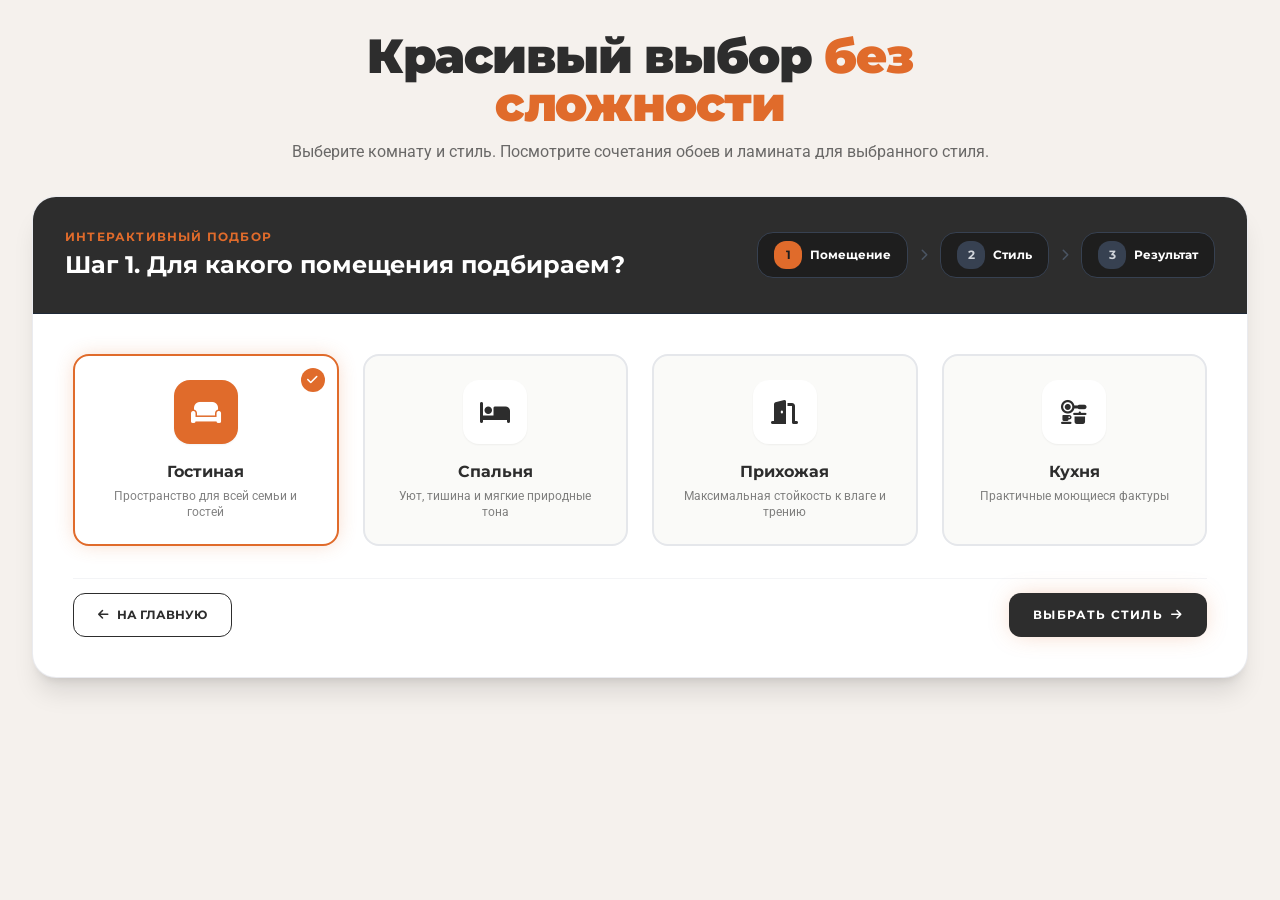
==== constructor.html @ eeb110a1 "Add interior constructor page" ====
<!DOCTYPE html>
<html lang="ru" class="scroll-smooth">
<head>
    <meta charset="UTF-8">
    <meta name="viewport" content="width=device-width, initial-scale=1.0">
    <title>Интерьерный конструктор — ХАУЗ.БЕЛ</title>
    <link rel="stylesheet" href="styles.css">
</head>
<body class="interior-page min-h-screen flex flex-col">

    <!-- MAIN CONSTRUCTOR SECTION ONLY (БЕЗ ХЕДЕРА И ФУТЕРА) -->
    <main class="py-8 flex-grow max-w-7xl mx-auto w-full px-4 sm:px-6 lg:px-8">
        
        <div class="wizard-intro text-center max-w-3xl mx-auto mb-8">

            <h1 class="text-3xl sm:text-5xl font-black text-charcoal tracking-tight leading-tight">
                Красивый выбор <span class="text-house-orange">без сложности</span>
            </h1>
            <p class="text-charcoal/70 text-sm sm:text-base mt-3 font-roboto">
                Выберите комнату и стиль. Посмотрите сочетания обоев и ламината для выбранного стиля.
            </p>
        </div>

        <div class="bg-white rounded-3xl shadow-xl border border-gray-200/80 overflow-hidden">
            
            <div class="wizard-header bg-charcoal text-white p-6 sm:p-8 border-b border-gray-800">
                <div class="flex flex-col md:flex-row md:items-center justify-between gap-6">
                    <div>
                        <span class="text-xs font-montserrat font-bold text-house-orange uppercase tracking-widest block mb-1">Интерактивный подбор</span>
                        <h2 class="text-xl sm:text-2xl font-bold font-montserrat" id="stepMainTitle">Шаг 1. Для какого помещения подбираем?</h2>
                    </div>

                    <div class="flex items-center gap-3">
                        <div class="flex items-center gap-2 bg-charcoal-dark px-4 py-2 rounded-2xl border border-gray-700">
                            <span id="stepNum1" class="w-7 h-7 rounded-xl bg-house-orange text-white font-montserrat font-bold text-xs flex items-center justify-center">1</span>
                            <span class="text-xs font-montserrat font-bold hidden sm:inline">Помещение</span>
                        </div>
                        <i class="fa-solid fa-chevron-right text-gray-600 text-xs"></i>
                        <div class="flex items-center gap-2 bg-charcoal-dark px-4 py-2 rounded-2xl border border-gray-700">
                            <span id="stepNum2" class="w-7 h-7 rounded-xl bg-gray-700 text-gray-300 font-montserrat font-bold text-xs flex items-center justify-center">2</span>
                            <span class="text-xs font-montserrat font-bold hidden sm:inline">Стиль</span>
                        </div>
                        <i class="fa-solid fa-chevron-right text-gray-600 text-xs"></i>
                        <div class="flex items-center gap-2 bg-charcoal-dark px-4 py-2 rounded-2xl border border-gray-700">
                            <span id="stepNum3" class="w-7 h-7 rounded-xl bg-gray-700 text-gray-300 font-montserrat font-bold text-xs flex items-center justify-center">3</span>
                            <span class="text-xs font-montserrat font-bold hidden sm:inline">Результат</span>
                        </div>
                    </div>
                </div>
            </div>

            <div class="wizard-content p-6 sm:p-10">
                
                <!-- STEP 1 -->
                <div id="step1" class="tab-content space-y-8">
                    <div class="grid grid-cols-2 lg:grid-cols-4 gap-4 sm:gap-6">
                        
                        <label class="option-card cursor-pointer">
                            <input type="radio" name="room" value="living" class="sr-only" checked onchange="selectRoom('living', 'Гостиная')">
                            <div class="bg-warm-card p-6 rounded-2xl border-2 border-gray-200 hover:border-gray-400 transition-all text-center relative group h-full flex flex-col justify-between items-center">
                                <div class="check-badge absolute top-3 right-3 w-6 h-6 rounded-full bg-house-orange text-white text-xs flex items-center justify-center opacity-0 scale-75 transition-all">
                                    <i class="fa-solid fa-check"></i>
                                </div>
                                <div class="icon-box w-16 h-16 rounded-2xl bg-white shadow-sm text-charcoal text-2xl flex items-center justify-center mb-4 transition-all">
                                    <i class="fa-solid fa-couch"></i>
                                </div>
                                <div>
                                    <h3 class="font-montserrat font-bold text-base text-charcoal mb-1">Гостиная</h3>
                                    <p class="text-xs text-charcoal/60 font-roboto">Пространство для всей семьи и гостей</p>
                                </div>
                            </div>
                        </label>

                        <label class="option-card cursor-pointer">
                            <input type="radio" name="room" value="bedroom" class="sr-only" onchange="selectRoom('bedroom', 'Спальня')">
                            <div class="bg-warm-card p-6 rounded-2xl border-2 border-gray-200 hover:border-gray-400 transition-all text-center relative group h-full flex flex-col justify-between items-center">
                                <div class="check-badge absolute top-3 right-3 w-6 h-6 rounded-full bg-house-orange text-white text-xs flex items-center justify-center opacity-0 scale-75 transition-all">
                                    <i class="fa-solid fa-check"></i>
                                </div>
                                <div class="icon-box w-16 h-16 rounded-2xl bg-white shadow-sm text-charcoal text-2xl flex items-center justify-center mb-4 transition-all">
                                    <i class="fa-solid fa-bed"></i>
                                </div>
                                <div>
                                    <h3 class="font-montserrat font-bold text-base text-charcoal mb-1">Спальня</h3>
                                    <p class="text-xs text-charcoal/60 font-roboto">Уют, тишина и мягкие природные тона</p>
                                </div>
                            </div>
                        </label>

                        <label class="option-card cursor-pointer">
                            <input type="radio" name="room" value="hallway" class="sr-only" onchange="selectRoom('hallway', 'Прихожая')">
                            <div class="bg-warm-card p-6 rounded-2xl border-2 border-gray-200 hover:border-gray-400 transition-all text-center relative group h-full flex flex-col justify-between items-center">
                                <div class="check-badge absolute top-3 right-3 w-6 h-6 rounded-full bg-house-orange text-white text-xs flex items-center justify-center opacity-0 scale-75 transition-all">
                                    <i class="fa-solid fa-check"></i>
                                </div>
                                <div class="icon-box w-16 h-16 rounded-2xl bg-white shadow-sm text-charcoal text-2xl flex items-center justify-center mb-4 transition-all">
                                    <i class="fa-solid fa-door-open"></i>
                                </div>
                                <div>
                                    <h3 class="font-montserrat font-bold text-base text-charcoal mb-1">Прихожая</h3>
                                    <p class="text-xs text-charcoal/60 font-roboto">Максимальная стойкость к влаге и трению</p>
                                </div>
                            </div>
                        </label>

                        <label class="option-card cursor-pointer">
                            <input type="radio" name="room" value="kitchen" class="sr-only" onchange="selectRoom('kitchen', 'Кухня')">
                            <div class="bg-warm-card p-6 rounded-2xl border-2 border-gray-200 hover:border-gray-400 transition-all text-center relative group h-full flex flex-col justify-between items-center">
                                <div class="check-badge absolute top-3 right-3 w-6 h-6 rounded-full bg-house-orange text-white text-xs flex items-center justify-center opacity-0 scale-75 transition-all">
                                    <i class="fa-solid fa-check"></i>
                                </div>
                                <div class="icon-box w-16 h-16 rounded-2xl bg-white shadow-sm text-charcoal text-2xl flex items-center justify-center mb-4 transition-all">
                                    <i class="fa-solid fa-kitchen-set"></i>
                                </div>
                                <div>
                                    <h3 class="font-montserrat font-bold text-base text-charcoal mb-1">Кухня</h3>
                                    <p class="text-xs text-charcoal/60 font-roboto">Практичные моющиеся фактуры</p>
                                </div>
                            </div>
                        </label>

                    </div>

                    <div class="wizard-actions border-t border-gray-100">
                        <a href="index.html" class="wizard-back border border-charcoal text-charcoal font-montserrat font-bold text-xs uppercase rounded-xl">
                            <i class="fa-solid fa-arrow-left" aria-hidden="true"></i> На главную
                        </a>
                        <button onclick="goToStep(2)" class="wizard-primary font-montserrat font-bold text-xs uppercase tracking-widest px-8 py-4 rounded-xl shadow-glow-orange transition-all flex items-center gap-3">
                            Выбрать стиль <i class="fa-solid fa-arrow-right"></i>
                        </button>
                    </div>
                </div>

                <!-- STEP 2 -->
                <div id="step2" class="tab-content hidden">
                    <div class="grid grid-cols-1 sm:grid-cols-2 lg:grid-cols-4 gap-4 sm:gap-6">
                        
                        <label class="option-card cursor-pointer">
                            <input type="radio" name="style" value="minimal" class="sr-only" checked onchange="selectStyle('minimal', 'Светлый минимализм')">
                            <div class="bg-warm-card p-6 rounded-2xl border-2 border-gray-200 hover:border-gray-400 transition-all relative group h-full flex flex-col justify-between">
                                <div class="check-badge absolute top-3 right-3 w-6 h-6 rounded-full bg-house-orange text-white text-xs flex items-center justify-center opacity-0 scale-75 transition-all z-10">
                                    <i class="fa-solid fa-check"></i>
                                </div>
                                <div class="style-preview w-full rounded-xl overflow-hidden">
                                    <img src="https://images.unsplash.com/photo-1598928506311-c55ded91a20c?auto=format&fit=crop&w=500&q=80" alt="" onerror="this.hidden = true" class="w-full h-full object-cover group-hover:scale-105 transition-transform duration-500">
                                </div>
                                <div>
                                    <h3 class="font-montserrat font-bold text-base text-charcoal mb-1">Светлый минимализм</h3>
                                    <p class="text-xs text-charcoal/60 font-roboto">Много света, бежево-серые оттенки, выбеленный дуб</p>
                                </div>
                            </div>
                        </label>

                        <label class="option-card cursor-pointer">
                            <input type="radio" name="style" value="cozy" class="sr-only" onchange="selectStyle('cozy', 'Теплый уют')">
                            <div class="bg-warm-card p-6 rounded-2xl border-2 border-gray-200 hover:border-gray-400 transition-all relative group h-full flex flex-col justify-between">
                                <div class="check-badge absolute top-3 right-3 w-6 h-6 rounded-full bg-house-orange text-white text-xs flex items-center justify-center opacity-0 scale-75 transition-all z-10">
                                    <i class="fa-solid fa-check"></i>
                                </div>
                                <div class="style-preview w-full rounded-xl overflow-hidden">
                                    <img src="https://images.unsplash.com/photo-1616486338812-3dadae4b4ace?auto=format&fit=crop&w=500&q=80" alt="" onerror="this.hidden = true" class="w-full h-full object-cover group-hover:scale-105 transition-transform duration-500">
                                </div>
                                <div>
                                    <h3 class="font-montserrat font-bold text-base text-charcoal mb-1">Теплый уют</h3>
                                    <p class="text-xs text-charcoal/60 font-roboto">Натуральное дерево, текстильные фактуры обоев</p>
                                </div>
                            </div>
                        </label>

                        <label class="option-card cursor-pointer">
                            <input type="radio" name="style" value="loft" class="sr-only" onchange="selectStyle('loft', 'Современный графит')">
                            <div class="bg-warm-card p-6 rounded-2xl border-2 border-gray-200 hover:border-gray-400 transition-all relative group h-full flex flex-col justify-between">
                                <div class="check-badge absolute top-3 right-3 w-6 h-6 rounded-full bg-house-orange text-white text-xs flex items-center justify-center opacity-0 scale-75 transition-all z-10">
                                    <i class="fa-solid fa-check"></i>
                                </div>
                                <div class="style-preview w-full rounded-xl overflow-hidden">
                                    <img src="https://images.unsplash.com/photo-1618221195710-dd6b41faaea6?auto=format&fit=crop&w=1000&q=80" alt="" onerror="this.hidden = true" class="w-full h-full object-cover group-hover:scale-105 transition-transform duration-500">
                                </div>
                                <div>
                                    <h3 class="font-montserrat font-bold text-base text-charcoal mb-1">Современный графит</h3>
                                    <p class="text-xs text-charcoal/60 font-roboto">Глубокие темно-серые акценты и выраженная текстура</p>
                                </div>
                            </div>
                        </label>

                        <label class="option-card cursor-pointer">
                            <input type="radio" name="style" value="eco" class="sr-only" onchange="selectStyle('eco', 'Эко-стиль')">
                            <div class="bg-warm-card p-6 rounded-2xl border-2 border-gray-200 hover:border-gray-400 transition-all relative group h-full flex flex-col justify-between">
                                <div class="check-badge absolute top-3 right-3 w-6 h-6 rounded-full bg-house-orange text-white text-xs flex items-center justify-center opacity-0 scale-75 transition-all z-10">
                                    <i class="fa-solid fa-check"></i>
                                </div>
                                <div class="style-preview w-full rounded-xl overflow-hidden">
                                    <img src="https://images.unsplash.com/photo-1513694203232-719a280e022f?auto=format&fit=crop&w=500&q=80" alt="" onerror="this.hidden = true" class="w-full h-full object-cover group-hover:scale-105 transition-transform duration-500">
                                </div>
                                <div>
                                    <h3 class="font-montserrat font-bold text-base text-charcoal mb-1">Эко-стиль</h3>
                                    <p class="text-xs text-charcoal/60 font-roboto">Природные растительные орнаменты и дубовая доска</p>
                                </div>
                            </div>
                        </label>

                    </div>

                    <div class="wizard-actions border-t border-gray-100">
                        <button onclick="goToStep(1)" class="wizard-back border border-charcoal text-charcoal font-montserrat font-bold text-xs uppercase rounded-xl">
                            <i class="fa-solid fa-arrow-left mr-2"></i> Назад
                        </button>
                        <button onclick="generateMatch()" class="wizard-primary font-montserrat font-bold text-xs uppercase tracking-widest px-8 py-4 rounded-xl shadow-glow-orange transition-all flex items-center gap-3">
                            Показать результат <i class="fa-solid fa-wand-magic-sparkles"></i>
                        </button>
                    </div>
                </div>

                <!-- STEP 3 -->
                <div id="step3" data-result-style="minimal" class="tab-content hidden space-y-8">
                    
                    <div class="bg-warm-card p-4 rounded-2xl border border-gray-200 flex flex-wrap items-center justify-between gap-4">
                        <div class="flex items-center gap-4 text-xs font-montserrat font-bold text-charcoal uppercase">
                            <span><i class="fa-solid fa-house text-house-orange mr-1.5"></i> <span id="resRoomText">Гостиная</span></span>
                            <span class="text-gray-300">•</span>
                            <span><i class="fa-solid fa-palette text-house-orange mr-1.5"></i> <span id="resStyleText">Светлый минимализм</span></span>
                        </div>
                        <button onclick="goToStep(1)" class="text-xs font-montserrat font-bold text-house-orange hover:underline uppercase">
                            Изменить параметры
                        </button>
                    </div>

                    <p class="text-sm">Иллюстрации оттенков и фактур. Наличие образцов уточняйте в магазине.</p>
                    <div class="grid lg:grid-cols-12 gap-8 items-stretch">
                        
                        <div class="lg:col-span-5 bg-white rounded-3xl p-6 border-2 border-gray-200 hover:border-house-orange transition-all shadow-soft flex flex-col justify-between">
                            <div>
                                <div class="flex justify-between items-center mb-3">
                                    <span class="bg-charcoal text-white text-[10px] font-montserrat font-bold uppercase px-3 py-1 rounded-full">
                                        Стены • Обои
                                    </span>
                                </div>

                                <figure class="result-sample result-sample-wall">
                                    <div class="result-texture" aria-hidden="true"></div>
                                    <figcaption>Пример фактуры</figcaption>
                                </figure>

                                <h3 class="font-montserrat font-bold text-xl text-charcoal mb-2" id="wpName">Светлые обои с льняной фактурой</h3>
                            </div>

                            
                        </div>

                        <div class="lg:col-span-2 flex flex-col items-center justify-center py-4">
                            <div class="w-14 h-14 rounded-full bg-house-orange text-white text-2xl font-black flex items-center justify-center shadow-glow-orange">
                                +
                            </div>
                            <span class="font-montserrat font-bold text-xs uppercase tracking-wider text-charcoal mt-3 text-center">
                                Сочетание материалов
                            </span>
                        </div>

                        <div class="lg:col-span-5 bg-white rounded-3xl p-6 border-2 border-gray-200 hover:border-house-orange transition-all shadow-soft flex flex-col justify-between">
                            <div>
                                <div class="flex justify-between items-center mb-3">
                                    <span class="bg-charcoal text-white text-[10px] font-montserrat font-bold uppercase px-3 py-1 rounded-full">
                                        Пол • Ламинат
                                    </span>
                                </div>

                                <figure class="result-sample result-sample-floor">
                                    <div class="result-texture" aria-hidden="true"></div>
                                    <figcaption>Пример фактуры</figcaption>
                                </figure>

                                <h3 class="font-montserrat font-bold text-xl text-charcoal mb-2" id="lamName">Выбеленный дуб</h3>
                            </div>

                            
                        </div>

                    </div>

                    <div class="bg-charcoal text-white p-6 sm:p-8 rounded-3xl relative overflow-hidden border border-gray-800">
                        <div class="flex items-start gap-4 relative z-10">
                            <div class="w-12 h-12 rounded-2xl bg-house-orange text-white text-xl flex items-center justify-center shrink-0 shadow-glow-orange">
                                <i class="fa-solid fa-lightbulb"></i>
                            </div>
                            <div>
                                <h4 class="font-montserrat font-bold text-base mb-1 text-white">Почему материалы сочетаются?</h4>
                                <p class="text-xs sm:text-sm text-gray-300 font-roboto leading-relaxed" id="designerNote">
                                    Светлые обои визуально расширяют комнату, а ламинат с древесной текстурой создает устойчивый тепловой акцент. Освещение подчеркнет объем тиснения обоев.
                                </p>
                            </div>
                        </div>
                    </div>

                    <div class="result-actions">
                        <a href="tel:+375293979772" class="contact-link">Уточнить наличие образцов</a>
                        <button onclick="goToStep(2)" class="border border-charcoal text-charcoal hover:bg-charcoal hover:text-white font-montserrat font-bold text-xs uppercase px-6 py-3 rounded-xl transition-all">
                            <i class="fa-solid fa-arrow-left mr-2"></i> Попробовать другой стиль
                        </button>
                    </div>

                </div>

            </div>
        </div>
    </main>

        <!-- SCRIPT -->
    <script>
        let selectedState = { roomKey: 'living', roomName: 'Гостиная', styleKey: 'minimal', styleName: 'Светлый минимализм' };

        function selectRoom(key, name) { selectedState.roomKey = key; selectedState.roomName = name; }
        function selectStyle(key, name) { selectedState.styleKey = key; selectedState.styleName = name; }

        function goToStep(step) {
            document.querySelectorAll('.tab-content').forEach(el => el.classList.add('hidden'));
            document.getElementById(`step${step}`).classList.remove('hidden');

            const titles = { 1: 'Шаг 1. Для какого помещения подбираем?', 2: 'Шаг 2. Какой стиль интерьера вам ближе?', 3: 'Шаг 3. Ваша готовая интерьерная пара' };
            document.getElementById('stepMainTitle').innerText = titles[step];

            for (let i = 1; i <= 3; i++) {
                const numEl = document.getElementById(`stepNum${i}`);
                if (i === step) numEl.className = 'w-7 h-7 rounded-xl bg-house-orange text-white font-montserrat font-bold text-xs flex items-center justify-center';
                else if (i < step) numEl.className = 'w-7 h-7 rounded-xl bg-green-600 text-white font-montserrat font-bold text-xs flex items-center justify-center';
                else numEl.className = 'w-7 h-7 rounded-xl bg-gray-700 text-gray-300 font-montserrat font-bold text-xs flex items-center justify-center';
            }
        }

        const palettes = {
            minimal: ['Светлые обои с льняной фактурой', 'Выбеленный дуб', 'Выбеленный дуб отражает дневной свет, а льняная фактура добавляет стенам тепла.'],
            cozy: ['Тёплые бежевые обои', 'Медовый дуб', 'Тёплые полутона стен и пола хорошо смотрятся при мягком освещении.'],
            loft: ['Светло-серые обои', 'Тёмный орех', 'Тёмный пол подчёркивает светлые стены. Повторите цвет пола в деталях интерьера.'],
            eco: ['Обои с льняной фактурой', 'Натуральный дуб', 'Матовые стены и выраженный рисунок дерева дополняют друг друга.']
        };

        const roomNotes = {
            living: 'Сравните образцы у окна и при вечернем освещении.',
            bedroom: 'Проверьте оттенки при освещении, которым пользуетесь вечером.',
            hallway: 'Для прихожей проверьте устойчивость покрытия к истиранию и мокрой обуви.',
            kitchen: 'Уточните влагостойкость ламината и пригодность обоев для влажной уборки.'
        };

        function generateMatch() {
            const [wallpaper, laminate, advice] = palettes[selectedState.styleKey];
            document.getElementById('step3').dataset.resultStyle = selectedState.styleKey;
            document.getElementById('resRoomText').innerText = selectedState.roomName;
            document.getElementById('resStyleText').innerText = selectedState.styleName;
            document.getElementById('wpName').innerText = wallpaper;
            document.getElementById('lamName').innerText = laminate;
            document.getElementById('designerNote').innerText = advice + ' ' + roomNotes[selectedState.roomKey];

            goToStep(3);
        }

    </script>
</body>
</html>
---- styles.css ----
@import url("https://fonts.googleapis.com/css2?family=Montserrat:wght@400;500;600;700;800;900&family=Roboto:wght@300;400;500;700&display=swap");
@import url("https://cdnjs.cloudflare.com/ajax/libs/font-awesome/6.4.0/css/all.min.css");
@import url("https://fonts.googleapis.com/css2?family=Inter:wght@400;500;600;700;800&display=swap");

:root {
    --brand-orange: #E06B2B;
    --brand-ink: #1E1E1E;
    --brand-paper: #F5F1ED;
}

:root:not(.exterior-page) {
    --shadow-soft: 0 10px 30px -10px rgba(0, 0, 0, 0.05);
    --shadow-glow-orange: 0 10px 30px -5px rgba(224, 107, 43, 0.4);
}

:where(html:not(.exterior-page)) .interior-page {
    --shadow-soft: 0 10px 30px -10px rgba(0, 0, 0, 0.07);
    --shadow-glow-orange: 0 0 25px -5px rgba(224, 107, 43, 0.35);
}

:where(html:not(.exterior-page)) *, :where(html:not(.exterior-page)) ::before, :where(html:not(.exterior-page)) ::after {
  --tw-border-spacing-x: 0;
  --tw-border-spacing-y: 0;
  --tw-translate-x: 0;
  --tw-translate-y: 0;
  --tw-rotate: 0;
  --tw-skew-x: 0;
  --tw-skew-y: 0;
  --tw-scale-x: 1;
  --tw-scale-y: 1;
  --tw-pan-x:  ;
  --tw-pan-y:  ;
  --tw-pinch-zoom:  ;
  --tw-scroll-snap-strictness: proximity;
  --tw-gradient-from-position:  ;
  --tw-gradient-via-position:  ;
  --tw-gradient-to-position:  ;
  --tw-ordinal:  ;
  --tw-slashed-zero:  ;
  --tw-numeric-figure:  ;
  --tw-numeric-spacing:  ;
  --tw-numeric-fraction:  ;
  --tw-ring-inset:  ;
  --tw-ring-offset-width: 0px;
  --tw-ring-offset-color: #fff;
  --tw-ring-color: rgb(59 130 246 / 0.5);
  --tw-ring-offset-shadow: 0 0 #0000;
  --tw-ring-shadow: 0 0 #0000;
  --tw-shadow: 0 0 #0000;
  --tw-shadow-colored: 0 0 #0000;
  --tw-blur:  ;
  --tw-brightness:  ;
  --tw-contrast:  ;
  --tw-grayscale:  ;
  --tw-hue-rotate:  ;
  --tw-invert:  ;
  --tw-saturate:  ;
  --tw-sepia:  ;
  --tw-drop-shadow:  ;
  --tw-backdrop-blur:  ;
  --tw-backdrop-brightness:  ;
  --tw-backdrop-contrast:  ;
  --tw-backdrop-grayscale:  ;
  --tw-backdrop-hue-rotate:  ;
  --tw-backdrop-invert:  ;
  --tw-backdrop-opacity:  ;
  --tw-backdrop-saturate:  ;
  --tw-backdrop-sepia:  ;
  --tw-contain-size:  ;
  --tw-contain-layout:  ;
  --tw-contain-paint:  ;
  --tw-contain-style:  ;
}

:where(html:not(.exterior-page)) ::backdrop {
  --tw-border-spacing-x: 0;
  --tw-border-spacing-y: 0;
  --tw-translate-x: 0;
  --tw-translate-y: 0;
  --tw-rotate: 0;
  --tw-skew-x: 0;
  --tw-skew-y: 0;
  --tw-scale-x: 1;
  --tw-scale-y: 1;
  --tw-pan-x:  ;
  --tw-pan-y:  ;
  --tw-pinch-zoom:  ;
  --tw-scroll-snap-strictness: proximity;
  --tw-gradient-from-position:  ;
  --tw-gradient-via-position:  ;
  --tw-gradient-to-position:  ;
  --tw-ordinal:  ;
  --tw-slashed-zero:  ;
  --tw-numeric-figure:  ;
  --tw-numeric-spacing:  ;
  --tw-numeric-fraction:  ;
  --tw-ring-inset:  ;
  --tw-ring-offset-width: 0px;
  --tw-ring-offset-color: #fff;
  --tw-ring-color: rgb(59 130 246 / 0.5);
  --tw-ring-offset-shadow: 0 0 #0000;
  --tw-ring-shadow: 0 0 #0000;
  --tw-shadow: 0 0 #0000;
  --tw-shadow-colored: 0 0 #0000;
  --tw-blur:  ;
  --tw-brightness:  ;
  --tw-contrast:  ;
  --tw-grayscale:  ;
  --tw-hue-rotate:  ;
  --tw-invert:  ;
  --tw-saturate:  ;
  --tw-sepia:  ;
  --tw-drop-shadow:  ;
  --tw-backdrop-blur:  ;
  --tw-backdrop-brightness:  ;
  --tw-backdrop-contrast:  ;
  --tw-backdrop-grayscale:  ;
  --tw-backdrop-hue-rotate:  ;
  --tw-backdrop-invert:  ;
  --tw-backdrop-opacity:  ;
  --tw-backdrop-saturate:  ;
  --tw-backdrop-sepia:  ;
  --tw-contain-size:  ;
  --tw-contain-layout:  ;
  --tw-contain-paint:  ;
  --tw-contain-style:  ;
}/*
! tailwindcss v3.4.19 | MIT License | https://tailwindcss.com
*//*
1. Prevent padding and border from affecting element width. (https://github.com/mozdevs/cssremedy/issues/4)
2. Allow adding a border to an element by just adding a border-width. (https://github.com/tailwindcss/tailwindcss/pull/116)
*/

:where(html:not(.exterior-page)) *,
:where(html:not(.exterior-page)) ::before,
:where(html:not(.exterior-page)) ::after {
  box-sizing: border-box; /* 1 */
  border-width: 0; /* 2 */
  border-style: solid; /* 2 */
  border-color: #e5e7eb; /* 2 */
}

:where(html:not(.exterior-page)) ::before,
:where(html:not(.exterior-page)) ::after {
  --tw-content: '';
}

/*
1. Use a consistent sensible line-height in all browsers.
2. Prevent adjustments of font size after orientation changes in iOS.
3. Use a more readable tab size.
4. Use the user's configured `sans` font-family by default.
5. Use the user's configured `sans` font-feature-settings by default.
6. Use the user's configured `sans` font-variation-settings by default.
7. Disable tap highlights on iOS
*/

:where(html:not(.exterior-page)) {
  line-height: 1.5; /* 1 */
  -webkit-text-size-adjust: 100%; /* 2 */
  -moz-tab-size: 4; /* 3 */
  tab-size: 4; /* 3 */
  font-family: ui-sans-serif, system-ui, sans-serif, "Apple Color Emoji", "Segoe UI Emoji", "Segoe UI Symbol", "Noto Color Emoji"; /* 4 */
  font-feature-settings: normal; /* 5 */
  font-variation-settings: normal; /* 6 */
  -webkit-tap-highlight-color: transparent; /* 7 */
}

/*
1. Remove the margin in all browsers.
2. Inherit line-height from `html` so users can set them as a class directly on the `html` element.
*/

:where(html:not(.exterior-page)) body {
  margin: 0; /* 1 */
  line-height: inherit; /* 2 */
}

/*
1. Add the correct height in Firefox.
2. Correct the inheritance of border color in Firefox. (https://bugzilla.mozilla.org/show_bug.cgi?id=190655)
3. Ensure horizontal rules are visible by default.
*/

:where(html:not(.exterior-page)) hr {
  height: 0; /* 1 */
  color: inherit; /* 2 */
  border-top-width: 1px; /* 3 */
}

/*
Add the correct text decoration in Chrome, Edge, and Safari.
*/

:where(html:not(.exterior-page)) abbr:where([title]) {
  text-decoration: underline dotted;
}

/*
Remove the default font size and weight for headings.
*/

:where(html:not(.exterior-page)) h1,
:where(html:not(.exterior-page)) h2,
:where(html:not(.exterior-page)) h3,
:where(html:not(.exterior-page)) h4,
:where(html:not(.exterior-page)) h5,
:where(html:not(.exterior-page)) h6 {
  font-size: inherit;
  font-weight: inherit;
}

/*
Reset links to optimize for opt-in styling instead of opt-out.
*/

:where(html:not(.exterior-page)) a {
  color: inherit;
  text-decoration: inherit;
}

/*
Add the correct font weight in Edge and Safari.
*/

:where(html:not(.exterior-page)) b,
:where(html:not(.exterior-page)) strong {
  font-weight: bolder;
}

/*
1. Use the user's configured `mono` font-family by default.
2. Use the user's configured `mono` font-feature-settings by default.
3. Use the user's configured `mono` font-variation-settings by default.
4. Correct the odd `em` font sizing in all browsers.
*/

:where(html:not(.exterior-page)) code,
:where(html:not(.exterior-page)) kbd,
:where(html:not(.exterior-page)) samp,
:where(html:not(.exterior-page)) pre {
  font-family: ui-monospace, SFMono-Regular, Menlo, Monaco, Consolas, "Liberation Mono", "Courier New", monospace; /* 1 */
  font-feature-settings: normal; /* 2 */
  font-variation-settings: normal; /* 3 */
  font-size: 1em; /* 4 */
}

/*
Add the correct font size in all browsers.
*/

:where(html:not(.exterior-page)) small {
  font-size: 80%;
}

/*
Prevent `sub` and `sup` elements from affecting the line height in all browsers.
*/

:where(html:not(.exterior-page)) sub,
:where(html:not(.exterior-page)) sup {
  font-size: 75%;
  line-height: 0;
  position: relative;
  vertical-align: baseline;
}

:where(html:not(.exterior-page)) sub {
  bottom: -0.25em;
}

:where(html:not(.exterior-page)) sup {
  top: -0.5em;
}

/*
1. Remove text indentation from table contents in Chrome and Safari. (https://bugs.chromium.org/p/chromium/issues/detail?id=999088, https://bugs.webkit.org/show_bug.cgi?id=201297)
2. Correct table border color inheritance in all Chrome and Safari. (https://bugs.chromium.org/p/chromium/issues/detail?id=935729, https://bugs.webkit.org/show_bug.cgi?id=195016)
3. Remove gaps between table borders by default.
*/

:where(html:not(.exterior-page)) table {
  text-indent: 0; /* 1 */
  border-color: inherit; /* 2 */
  border-collapse: collapse; /* 3 */
}

/*
1. Change the font styles in all browsers.
2. Remove the margin in Firefox and Safari.
3. Remove default padding in all browsers.
*/

:where(html:not(.exterior-page)) button,
:where(html:not(.exterior-page)) input,
:where(html:not(.exterior-page)) optgroup,
:where(html:not(.exterior-page)) select,
:where(html:not(.exterior-page)) textarea {
  font-family: inherit; /* 1 */
  font-feature-settings: inherit; /* 1 */
  font-variation-settings: inherit; /* 1 */
  font-size: 100%; /* 1 */
  font-weight: inherit; /* 1 */
  line-height: inherit; /* 1 */
  letter-spacing: inherit; /* 1 */
  color: inherit; /* 1 */
  margin: 0; /* 2 */
  padding: 0; /* 3 */
}

/*
Remove the inheritance of text transform in Edge and Firefox.
*/

:where(html:not(.exterior-page)) button,
:where(html:not(.exterior-page)) select {
  text-transform: none;
}

/*
1. Correct the inability to style clickable types in iOS and Safari.
2. Remove default button styles.
*/

:where(html:not(.exterior-page)) button,
:where(html:not(.exterior-page)) input:where([type='button']),
:where(html:not(.exterior-page)) input:where([type='reset']),
:where(html:not(.exterior-page)) input:where([type='submit']) {
  -webkit-appearance: button; /* 1 */
  background-color: transparent; /* 2 */
  background-image: none; /* 2 */
}

/*
Use the modern Firefox focus style for all focusable elements.
*/

:where(html:not(.exterior-page)) :-moz-focusring {
  outline: auto;
}

/*
Remove the additional `:invalid` styles in Firefox. (https://github.com/mozilla/gecko-dev/blob/2f9eacd9d3d995c937b4251a5557d95d494c9be1/layout/style/res/forms.css#L728-L737)
*/

:where(html:not(.exterior-page)) :-moz-ui-invalid {
  box-shadow: none;
}

/*
Add the correct vertical alignment in Chrome and Firefox.
*/

:where(html:not(.exterior-page)) progress {
  vertical-align: baseline;
}

/*
Correct the cursor style of increment and decrement buttons in Safari.
*/

:where(html:not(.exterior-page)) ::-webkit-inner-spin-button,
:where(html:not(.exterior-page)) ::-webkit-outer-spin-button {
  height: auto;
}

/*
1. Correct the odd appearance in Chrome and Safari.
2. Correct the outline style in Safari.
*/

:where(html:not(.exterior-page)) [type='search'] {
  -webkit-appearance: textfield; /* 1 */
  outline-offset: -2px; /* 2 */
}

/*
Remove the inner padding in Chrome and Safari on macOS.
*/

:where(html:not(.exterior-page)) ::-webkit-search-decoration {
  -webkit-appearance: none;
}

/*
1. Correct the inability to style clickable types in iOS and Safari.
2. Change font properties to `inherit` in Safari.
*/

:where(html:not(.exterior-page)) ::-webkit-file-upload-button {
  -webkit-appearance: button; /* 1 */
  font: inherit; /* 2 */
}

/*
Add the correct display in Chrome and Safari.
*/

:where(html:not(.exterior-page)) summary {
  display: list-item;
}

/*
Removes the default spacing and border for appropriate elements.
*/

:where(html:not(.exterior-page)) blockquote,
:where(html:not(.exterior-page)) dl,
:where(html:not(.exterior-page)) dd,
:where(html:not(.exterior-page)) h1,
:where(html:not(.exterior-page)) h2,
:where(html:not(.exterior-page)) h3,
:where(html:not(.exterior-page)) h4,
:where(html:not(.exterior-page)) h5,
:where(html:not(.exterior-page)) h6,
:where(html:not(.exterior-page)) hr,
:where(html:not(.exterior-page)) figure,
:where(html:not(.exterior-page)) p,
:where(html:not(.exterior-page)) pre {
  margin: 0;
}

:where(html:not(.exterior-page)) fieldset {
  margin: 0;
  padding: 0;
}

:where(html:not(.exterior-page)) legend {
  padding: 0;
}

:where(html:not(.exterior-page)) ol,
:where(html:not(.exterior-page)) ul,
:where(html:not(.exterior-page)) menu {
  list-style: none;
  margin: 0;
  padding: 0;
}

/*
Reset default styling for dialogs.
*/
:where(html:not(.exterior-page)) dialog {
  padding: 0;
}

/*
Prevent resizing textareas horizontally by default.
*/

:where(html:not(.exterior-page)) textarea {
  resize: vertical;
}

/*
1. Reset the default placeholder opacity in Firefox. (https://github.com/tailwindlabs/tailwindcss/issues/3300)
2. Set the default placeholder color to the user's configured gray 400 color.
*/

:where(html:not(.exterior-page)) input::placeholder,
:where(html:not(.exterior-page)) textarea::placeholder {
  opacity: 1; /* 1 */
  color: #9ca3af; /* 2 */
}

/*
Set the default cursor for buttons.
*/

:where(html:not(.exterior-page)) button,
:where(html:not(.exterior-page)) [role="button"] {
  cursor: pointer;
}

/*
Make sure disabled buttons don't get the pointer cursor.
*/
:where(html:not(.exterior-page)) :disabled {
  cursor: default;
}

/*
1. Make replaced elements `display: block` by default. (https://github.com/mozdevs/cssremedy/issues/14)
2. Add `vertical-align: middle` to align replaced elements more sensibly by default. (https://github.com/jensimmons/cssremedy/issues/14#issuecomment-634934210)
   This can trigger a poorly considered lint error in some tools but is included by design.
*/

:where(html:not(.exterior-page)) img,
:where(html:not(.exterior-page)) svg,
:where(html:not(.exterior-page)) video,
:where(html:not(.exterior-page)) canvas,
:where(html:not(.exterior-page)) audio,
:where(html:not(.exterior-page)) iframe,
:where(html:not(.exterior-page)) embed,
:where(html:not(.exterior-page)) object {
  display: block; /* 1 */
  vertical-align: middle; /* 2 */
}

/*
Constrain images and videos to the parent width and preserve their intrinsic aspect ratio. (https://github.com/mozdevs/cssremedy/issues/14)
*/

:where(html:not(.exterior-page)) img,
:where(html:not(.exterior-page)) video {
  max-width: 100%;
  height: auto;
}

/* Make elements with the HTML hidden attribute stay hidden by default */
:where(html:not(.exterior-page)) [hidden]:where(:not([hidden="until-found"])) {
  display: none;
}
.sr-only {
  position: absolute;
  width: 1px;
  height: 1px;
  padding: 0;
  margin: -1px;
  overflow: hidden;
  clip: rect(0, 0, 0, 0);
  white-space: nowrap;
  border-width: 0;
}
.absolute {
  position: absolute;
}
.relative {
  position: relative;
}
.sticky {
  position: sticky;
}
.inset-0 {
  inset: 0px;
}
.bottom-5 {
  bottom: 1.25rem;
}
.left-4 {
  left: 1rem;
}
.left-6 {
  left: 1.5rem;
}
.right-3 {
  right: 0.75rem;
}
.right-6 {
  right: 1.5rem;
}
.top-0 {
  top: 0px;
}
.top-3 {
  top: 0.75rem;
}
.top-4 {
  top: 1rem;
}
.z-10 {
  z-index: 10;
}
.z-50 {
  z-index: 50;
}
.mx-auto {
  margin-left: auto;
  margin-right: auto;
}
.mb-1 {
  margin-bottom: 0.25rem;
}
.mb-12 {
  margin-bottom: 3rem;
}
.mb-2 {
  margin-bottom: 0.5rem;
}
.mb-3 {
  margin-bottom: 0.75rem;
}
.mb-4 {
  margin-bottom: 1rem;
}
.mb-8 {
  margin-bottom: 2rem;
}
.mr-1\.5 {
  margin-right: 0.375rem;
}
.mr-2 {
  margin-right: 0.5rem;
}
.mt-0\.5 {
  margin-top: 0.125rem;
}
.mt-1 {
  margin-top: 0.25rem;
}
.mt-16 {
  margin-top: 4rem;
}
.mt-2 {
  margin-top: 0.5rem;
}
.mt-3 {
  margin-top: 0.75rem;
}
.mt-auto {
  margin-top: auto;
}
.block {
  display: block;
}
.flex {
  display: flex;
}
.inline-flex {
  display: inline-flex;
}
.grid {
  display: grid;
}
.hidden {
  display: none;
}
.h-12 {
  height: 3rem;
}
.h-14 {
  height: 3.5rem;
}
.h-16 {
  height: 4rem;
}
.h-2\.5 {
  height: 0.625rem;
}
.h-20 {
  height: 5rem;
}
.h-32 {
  height: 8rem;
}
.h-6 {
  height: 1.5rem;
}
.h-60 {
  height: 15rem;
}
.h-64 {
  height: 16rem;
}
.h-7 {
  height: 1.75rem;
}
.h-8 {
  height: 2rem;
}
.h-full {
  height: 100%;
}
.min-h-screen {
  min-height: 100vh;
}
.w-12 {
  width: 3rem;
}
.w-14 {
  width: 3.5rem;
}
.w-16 {
  width: 4rem;
}
.w-2\.5 {
  width: 0.625rem;
}
.w-6 {
  width: 1.5rem;
}
.w-7 {
  width: 1.75rem;
}
.w-8 {
  width: 2rem;
}
.w-full {
  width: 100%;
}
.max-w-2xl {
  max-width: 42rem;
}
.max-w-3xl {
  max-width: 48rem;
}
.max-w-4xl {
  max-width: 56rem;
}
.max-w-6xl {
  max-width: 72rem;
}
.max-w-7xl {
  max-width: 80rem;
}
.shrink-0 {
  flex-shrink: 0;
}
.flex-grow {
  flex-grow: 1;
}
.scale-75 {
  --tw-scale-x: .75;
  --tw-scale-y: .75;
  transform: translate(var(--tw-translate-x), var(--tw-translate-y)) rotate(var(--tw-rotate)) skewX(var(--tw-skew-x)) skewY(var(--tw-skew-y)) scaleX(var(--tw-scale-x)) scaleY(var(--tw-scale-y));
}
@keyframes pulse {

  50% {
    opacity: .5;
  }
}
.animate-pulse {
  animation: pulse 2s cubic-bezier(0.4, 0, 0.6, 1) infinite;
}
.cursor-pointer {
  cursor: pointer;
}
.cursor-zoom-in {
  cursor: zoom-in;
}
.grid-cols-1 {
  grid-template-columns: repeat(1, minmax(0, 1fr));
}
.grid-cols-2 {
  grid-template-columns: repeat(2, minmax(0, 1fr));
}
.flex-col {
  flex-direction: column;
}
.flex-wrap {
  flex-wrap: wrap;
}
.items-start {
  align-items: flex-start;
}
.items-center {
  align-items: center;
}
.items-stretch {
  align-items: stretch;
}
.justify-start {
  justify-content: flex-start;
}
.justify-end {
  justify-content: flex-end;
}
.justify-center {
  justify-content: center;
}
.justify-between {
  justify-content: space-between;
}
.gap-2 {
  gap: 0.5rem;
}
.gap-2\.5 {
  gap: 0.625rem;
}
.gap-3 {
  gap: 0.75rem;
}
.gap-3\.5 {
  gap: 0.875rem;
}
.gap-4 {
  gap: 1rem;
}
.gap-6 {
  gap: 1.5rem;
}
.gap-8 {
  gap: 2rem;
}
.space-y-3 > :not([hidden]) ~ :not([hidden]) {
  --tw-space-y-reverse: 0;
  margin-top: calc(0.75rem * calc(1 - var(--tw-space-y-reverse)));
  margin-bottom: calc(0.75rem * var(--tw-space-y-reverse));
}
.space-y-4 > :not([hidden]) ~ :not([hidden]) {
  --tw-space-y-reverse: 0;
  margin-top: calc(1rem * calc(1 - var(--tw-space-y-reverse)));
  margin-bottom: calc(1rem * var(--tw-space-y-reverse));
}
.space-y-8 > :not([hidden]) ~ :not([hidden]) {
  --tw-space-y-reverse: 0;
  margin-top: calc(2rem * calc(1 - var(--tw-space-y-reverse)));
  margin-bottom: calc(2rem * var(--tw-space-y-reverse));
}
.overflow-hidden {
  overflow: hidden;
}
.scroll-smooth {
  scroll-behavior: smooth;
}
.rounded-2xl {
  border-radius: 1rem;
}
.rounded-3xl {
  border-radius: 1.5rem;
}
.rounded-full {
  border-radius: 9999px;
}
.rounded-lg {
  border-radius: 0.5rem;
}
.rounded-xl {
  border-radius: 0.75rem;
}
.border {
  border-width: 1px;
}
.border-2 {
  border-width: 2px;
}
.border-b {
  border-bottom-width: 1px;
}
.border-t {
  border-top-width: 1px;
}
.border-t-4 {
  border-top-width: 4px;
}
.border-charcoal {
  --tw-border-opacity: 1;
  border-color: rgb(45 45 45 / var(--tw-border-opacity, 1));
}
.border-gray-100 {
  --tw-border-opacity: 1;
  border-color: rgb(243 244 246 / var(--tw-border-opacity, 1));
}
.border-gray-200 {
  --tw-border-opacity: 1;
  border-color: rgb(229 231 235 / var(--tw-border-opacity, 1));
}
.border-gray-200\/80 {
  border-color: rgb(229 231 235 / 0.8);
}
.border-gray-700 {
  --tw-border-opacity: 1;
  border-color: rgb(55 65 81 / var(--tw-border-opacity, 1));
}
.border-gray-800 {
  --tw-border-opacity: 1;
  border-color: rgb(31 41 55 / var(--tw-border-opacity, 1));
}
.border-gray-800\/80 {
  border-color: rgb(31 41 55 / 0.8);
}
.border-house-orange {
  --tw-border-opacity: 1;
  border-color: var(--brand-orange);
}
.bg-charcoal {
  --tw-bg-opacity: 1;
  background-color: rgb(45 45 45 / var(--tw-bg-opacity, 1));
}
.bg-charcoal-dark {
  --tw-bg-opacity: 1;
  background-color: rgb(30 30 30 / var(--tw-bg-opacity, 1));
}
.bg-gray-100 {
  --tw-bg-opacity: 1;
  background-color: rgb(243 244 246 / var(--tw-bg-opacity, 1));
}
.bg-gray-200 {
  --tw-bg-opacity: 1;
  background-color: rgb(229 231 235 / var(--tw-bg-opacity, 1));
}
.bg-gray-700 {
  --tw-bg-opacity: 1;
  background-color: rgb(55 65 81 / var(--tw-bg-opacity, 1));
}
.bg-gray-900 {
  --tw-bg-opacity: 1;
  background-color: rgb(17 24 39 / var(--tw-bg-opacity, 1));
}
.bg-green-600 {
  --tw-bg-opacity: 1;
  background-color: rgb(22 163 74 / var(--tw-bg-opacity, 1));
}
.bg-house-orange {
  --tw-bg-opacity: 1;
  background-color: var(--brand-orange);
}
.bg-orange-100 {
  --tw-bg-opacity: 1;
  background-color: rgb(255 237 213 / var(--tw-bg-opacity, 1));
}
.bg-warm-card {
  --tw-bg-opacity: 1;
  background-color: rgb(250 250 248 / var(--tw-bg-opacity, 1));
}
.bg-warm-light {
  --tw-bg-opacity: 1;
  background-color: rgb(245 241 237 / var(--tw-bg-opacity, 1));
}
.bg-white {
  --tw-bg-opacity: 1;
  background-color: rgb(255 255 255 / var(--tw-bg-opacity, 1));
}
.bg-gradient-to-t {
  background-image: linear-gradient(to top, var(--tw-gradient-stops));
}
.from-charcoal {
  --tw-gradient-from: #2D2D2D var(--tw-gradient-from-position);
  --tw-gradient-to: rgb(45 45 45 / 0) var(--tw-gradient-to-position);
  --tw-gradient-stops: var(--tw-gradient-from), var(--tw-gradient-to);
}
.via-charcoal\/30 {
  --tw-gradient-to: rgb(45 45 45 / 0)  var(--tw-gradient-to-position);
  --tw-gradient-stops: var(--tw-gradient-from), rgb(45 45 45 / 0.3) var(--tw-gradient-via-position), var(--tw-gradient-to);
}
.to-transparent {
  --tw-gradient-to: transparent var(--tw-gradient-to-position);
}
.object-cover {
  object-fit: cover;
}
.p-4 {
  padding: 1rem;
}
.p-6 {
  padding: 1.5rem;
}
.px-3 {
  padding-left: 0.75rem;
  padding-right: 0.75rem;
}
.px-3\.5 {
  padding-left: 0.875rem;
  padding-right: 0.875rem;
}
.px-4 {
  padding-left: 1rem;
  padding-right: 1rem;
}
.px-6 {
  padding-left: 1.5rem;
  padding-right: 1.5rem;
}
.px-8 {
  padding-left: 2rem;
  padding-right: 2rem;
}
.py-1 {
  padding-top: 0.25rem;
  padding-bottom: 0.25rem;
}
.py-1\.5 {
  padding-top: 0.375rem;
  padding-bottom: 0.375rem;
}
.py-10 {
  padding-top: 2.5rem;
  padding-bottom: 2.5rem;
}
.py-2 {
  padding-top: 0.5rem;
  padding-bottom: 0.5rem;
}
.py-3 {
  padding-top: 0.75rem;
  padding-bottom: 0.75rem;
}
.py-4 {
  padding-top: 1rem;
  padding-bottom: 1rem;
}
.py-8 {
  padding-top: 2rem;
  padding-bottom: 2rem;
}
.pt-0 {
  padding-top: 0px;
}
.pt-2 {
  padding-top: 0.5rem;
}
.pt-4 {
  padding-top: 1rem;
}
.text-center {
  text-align: center;
}
.font-montserrat {
  font-family: Montserrat, sans-serif;
}
.font-roboto {
  font-family: Roboto, sans-serif;
}
.text-2xl {
  font-size: 1.5rem;
  line-height: 2rem;
}
.text-3xl {
  font-size: 1.875rem;
  line-height: 2.25rem;
}
.text-4xl {
  font-size: 2.25rem;
  line-height: 2.5rem;
}
.text-\[10px\] {
  font-size: 10px;
}
.text-\[11px\] {
  font-size: 11px;
}
.text-\[9px\] {
  font-size: 9px;
}
.text-base {
  font-size: 1rem;
  line-height: 1.5rem;
}
.text-sm {
  font-size: 0.875rem;
  line-height: 1.25rem;
}
.text-xl {
  font-size: 1.25rem;
  line-height: 1.75rem;
}
.text-xs {
  font-size: 0.75rem;
  line-height: 1rem;
}
.font-black {
  font-weight: 900;
}
.font-bold {
  font-weight: 700;
}
.font-extrabold {
  font-weight: 800;
}
.font-medium {
  font-weight: 500;
}
.font-normal {
  font-weight: 400;
}
.uppercase {
  text-transform: uppercase;
}
.leading-none {
  line-height: 1;
}
.leading-relaxed {
  line-height: 1.625;
}
.leading-tight {
  line-height: 1.25;
}
.tracking-\[0\.22em\] {
  letter-spacing: 0.22em;
}
.tracking-tight {
  letter-spacing: -0.025em;
}
.tracking-wider {
  letter-spacing: 0.05em;
}
.tracking-widest {
  letter-spacing: 0.1em;
}
.text-charcoal {
  --tw-text-opacity: 1;
  color: rgb(45 45 45 / var(--tw-text-opacity, 1));
}
.text-charcoal\/60 {
  color: rgb(45 45 45 / 0.6);
}
.text-charcoal\/70 {
  color: rgb(45 45 45 / 0.7);
}
.text-charcoal\/75 {
  color: rgb(45 45 45 / 0.75);
}
.text-gray-200 {
  --tw-text-opacity: 1;
  color: rgb(229 231 235 / var(--tw-text-opacity, 1));
}
.text-gray-300 {
  --tw-text-opacity: 1;
  color: rgb(209 213 219 / var(--tw-text-opacity, 1));
}
.text-gray-400 {
  --tw-text-opacity: 1;
  color: rgb(156 163 175 / var(--tw-text-opacity, 1));
}
.text-gray-600 {
  --tw-text-opacity: 1;
  color: rgb(75 85 99 / var(--tw-text-opacity, 1));
}
.text-house-orange {
  --tw-text-opacity: 1;
  color: var(--brand-orange);
}
.text-white {
  --tw-text-opacity: 1;
  color: rgb(255 255 255 / var(--tw-text-opacity, 1));
}
.opacity-0 {
  opacity: 0;
}
.opacity-90 {
  opacity: 0.9;
}
.shadow-glow-orange {
  --tw-shadow: var(--shadow-glow-orange);
  --tw-shadow-colored: var(--shadow-glow-orange);
  box-shadow: var(--tw-ring-offset-shadow, 0 0 #0000), var(--tw-ring-shadow, 0 0 #0000), var(--tw-shadow);
}
.shadow-md {
  --tw-shadow: 0 4px 6px -1px rgb(0 0 0 / 0.1), 0 2px 4px -2px rgb(0 0 0 / 0.1);
  --tw-shadow-colored: 0 4px 6px -1px var(--tw-shadow-color), 0 2px 4px -2px var(--tw-shadow-color);
  box-shadow: var(--tw-ring-offset-shadow, 0 0 #0000), var(--tw-ring-shadow, 0 0 #0000), var(--tw-shadow);
}
.shadow-sm {
  --tw-shadow: 0 1px 2px 0 rgb(0 0 0 / 0.05);
  --tw-shadow-colored: 0 1px 2px 0 var(--tw-shadow-color);
  box-shadow: var(--tw-ring-offset-shadow, 0 0 #0000), var(--tw-ring-shadow, 0 0 #0000), var(--tw-shadow);
}
.shadow-soft {
  --tw-shadow: var(--shadow-soft);
  --tw-shadow-colored: var(--shadow-soft);
  box-shadow: var(--tw-ring-offset-shadow, 0 0 #0000), var(--tw-ring-shadow, 0 0 #0000), var(--tw-shadow);
}
.shadow-xl {
  --tw-shadow: 0 20px 25px -5px rgb(0 0 0 / 0.1), 0 8px 10px -6px rgb(0 0 0 / 0.1);
  --tw-shadow-colored: 0 20px 25px -5px var(--tw-shadow-color), 0 8px 10px -6px var(--tw-shadow-color);
  box-shadow: var(--tw-ring-offset-shadow, 0 0 #0000), var(--tw-ring-shadow, 0 0 #0000), var(--tw-shadow);
}
.transition-all {
  transition-property: all;
  transition-timing-function: cubic-bezier(0.4, 0, 0.2, 1);
  transition-duration: 150ms;
}
.transition-colors {
  transition-property: color, background-color, border-color, text-decoration-color, fill, stroke;
  transition-timing-function: cubic-bezier(0.4, 0, 0.2, 1);
  transition-duration: 150ms;
}
.transition-transform {
  transition-property: transform;
  transition-timing-function: cubic-bezier(0.4, 0, 0.2, 1);
  transition-duration: 150ms;
}
.duration-300 {
  transition-duration: 300ms;
}
.duration-500 {
  transition-duration: 500ms;
}
.selection\:bg-house-orange *::selection {
  --tw-bg-opacity: 1;
  background-color: var(--brand-orange);
}
.selection\:text-white *::selection {
  --tw-text-opacity: 1;
  color: rgb(255 255 255 / var(--tw-text-opacity, 1));
}
.selection\:bg-house-orange::selection {
  --tw-bg-opacity: 1;
  background-color: var(--brand-orange);
}
.selection\:text-white::selection {
  --tw-text-opacity: 1;
  color: rgb(255 255 255 / var(--tw-text-opacity, 1));
}
.hover\:border-gray-400:hover {
  --tw-border-opacity: 1;
  border-color: rgb(156 163 175 / var(--tw-border-opacity, 1));
}
.hover\:border-house-orange:hover {
  --tw-border-opacity: 1;
  border-color: var(--brand-orange);
}
.hover\:bg-charcoal:hover {
  --tw-bg-opacity: 1;
  background-color: rgb(45 45 45 / var(--tw-bg-opacity, 1));
}
.hover\:bg-opacity-90:hover {
  --tw-bg-opacity: 0.9;
}
.hover\:text-house-orange:hover {
  --tw-text-opacity: 1;
  color: var(--brand-orange);
}
.hover\:text-white:hover {
  --tw-text-opacity: 1;
  color: rgb(255 255 255 / var(--tw-text-opacity, 1));
}
.hover\:underline:hover {
  text-decoration-line: underline;
}
.hover\:shadow-card-hover:hover {
  --tw-shadow: 0 20px 40px -15px rgba(0, 0, 0, 0.12);
  --tw-shadow-colored: 0 20px 40px -15px var(--tw-shadow-color);
  box-shadow: var(--tw-ring-offset-shadow, 0 0 #0000), var(--tw-ring-shadow, 0 0 #0000), var(--tw-shadow);
}
.group:hover .group-hover\:translate-x-1 {
  --tw-translate-x: 0.25rem;
  transform: translate(var(--tw-translate-x), var(--tw-translate-y)) rotate(var(--tw-rotate)) skewX(var(--tw-skew-x)) skewY(var(--tw-skew-y)) scaleX(var(--tw-scale-x)) scaleY(var(--tw-scale-y));
}
.group:hover .group-hover\:scale-105 {
  --tw-scale-x: 1.05;
  --tw-scale-y: 1.05;
  transform: translate(var(--tw-translate-x), var(--tw-translate-y)) rotate(var(--tw-rotate)) skewX(var(--tw-skew-x)) skewY(var(--tw-skew-y)) scaleX(var(--tw-scale-x)) scaleY(var(--tw-scale-y));
}
.group:hover .group-hover\:bg-house-orange {
  --tw-bg-opacity: 1;
  background-color: var(--brand-orange);
}
.group:hover .group-hover\:opacity-100 {
  opacity: 1;
}
@media (min-width: 640px) {

  .sm\:mb-0 {
    margin-bottom: 0px;
  }

  .sm\:mb-16 {
    margin-bottom: 4rem;
  }

  .sm\:mt-0 {
    margin-top: 0px;
  }

  .sm\:inline {
    display: inline;
  }

  .sm\:flex {
    display: flex;
  }

  .sm\:h-72 {
    height: 18rem;
  }

  .sm\:grid-cols-2 {
    grid-template-columns: repeat(2, minmax(0, 1fr));
  }

  .sm\:grid-cols-3 {
    grid-template-columns: repeat(3, minmax(0, 1fr));
  }

  .sm\:items-center {
    align-items: center;
  }

  .sm\:justify-start {
    justify-content: flex-start;
  }

  .sm\:justify-between {
    justify-content: space-between;
  }

  .sm\:gap-6 {
    gap: 1.5rem;
  }

  .sm\:p-10 {
    padding: 2.5rem;
  }

  .sm\:p-8 {
    padding: 2rem;
  }

  .sm\:px-6 {
    padding-left: 1.5rem;
    padding-right: 1.5rem;
  }

  .sm\:py-16 {
    padding-top: 4rem;
    padding-bottom: 4rem;
  }

  .sm\:text-2xl {
    font-size: 1.5rem;
    line-height: 2rem;
  }

  .sm\:text-3xl {
    font-size: 1.875rem;
    line-height: 2.25rem;
  }

  .sm\:text-5xl {
    font-size: 3rem;
    line-height: 1;
  }

  .sm\:text-6xl {
    font-size: 3.75rem;
    line-height: 1;
  }

  .sm\:text-base {
    font-size: 1rem;
    line-height: 1.5rem;
  }

  .sm\:text-lg {
    font-size: 1.125rem;
    line-height: 1.75rem;
  }

  .sm\:text-sm {
    font-size: 0.875rem;
    line-height: 1.25rem;
  }
}
@media (min-width: 768px) {

  .md\:grid-cols-2 {
    grid-template-columns: repeat(2, minmax(0, 1fr));
  }

  .md\:flex-row {
    flex-direction: row;
  }

  .md\:items-center {
    align-items: center;
  }
}
@media (min-width: 1024px) {

  .lg\:col-span-2 {
    grid-column: span 2 / span 2;
  }

  .lg\:col-span-5 {
    grid-column: span 5 / span 5;
  }

  .lg\:flex {
    display: flex;
  }

  .lg\:grid-cols-12 {
    grid-template-columns: repeat(12, minmax(0, 1fr));
  }

  .lg\:grid-cols-4 {
    grid-template-columns: repeat(4, minmax(0, 1fr));
  }

  .lg\:gap-12 {
    gap: 3rem;
  }

  .lg\:px-8 {
    padding-left: 2rem;
    padding-right: 2rem;
  }

  .lg\:text-7xl {
    font-size: 4.5rem;
    line-height: 1;
  }
}

body {
    font-family: 'Roboto', sans-serif;
    color: #2D2D2D;
    background-color: var(--brand-paper);
}
h1, h2, h3, h4, h5, h6, .font-heading {
    font-family: 'Montserrat', sans-serif;
}

/* Skewed Roof Bar Logo Animation */
.brand-roof {
    display: inline-flex;
    align-items: center;
    gap: 4px;
}
.roof-bar {
    width: 8px;
    height: 26px;
    background-color: var(--brand-orange);
    transform: skewX(-20deg);
    border-radius: 2px;
    transition: transform 0.3s ease;
}
.roof-bar-dark {
    width: 8px;
    height: 26px;
    background-color: #666666;
    transform: skewX(-20deg);
    border-radius: 2px;
    transition: transform 0.3s ease;
}
.group:hover .roof-bar {
    transform: skewX(-15deg) scaleY(1.1);
}

/* Glassmorphism Details */
.glass-header {
    background: rgba(45, 45, 45, 0.95);
    backdrop-filter: blur(12px);
    -webkit-backdrop-filter: blur(12px);
}

/* Card Hover Effects */
.direction-card {
    transition: all 0.4s cubic-bezier(0.16, 1, 0.3, 1);
}
.direction-card:hover {
    transform: translateY(-8px);
}
.direction-card:hover .bg-zoom-img {
    transform: scale(1.08);
}
.bg-zoom-img {
    transition: transform 0.7s cubic-bezier(0.16, 1, 0.3, 1);
}

.option-card input:checked + div { border-color: var(--brand-orange); box-shadow: 0 0 20px -3px rgba(224, 107, 43, 0.3); background-color: #FFFFFF; }
.option-card input:checked + div .icon-box { background-color: var(--brand-orange); color: #FFFFFF; }
.option-card input:checked + div .check-badge { opacity: 1; transform: scale(1); }
.tab-content { transition: all 0.4s cubic-bezier(0.16, 1, 0.3, 1); }
.zoom-img-container { overflow: hidden; }
.zoom-img-container img { transition: transform 0.6s cubic-bezier(0.16, 1, 0.3, 1); }
.zoom-img-container:hover img { transform: scale(1.15); }

.exterior-page {
    --bg-color: var(--brand-paper);
    --text-main: #2D2D2D;
    --text-muted: #7A7A7A;
    --white: #FFFFFF;
    --border-color: #E5E5E5;
    --accent: var(--brand-orange); /* Оранжевый */
    --header-bg: #2A2A2A;
    --shadow: 0 20px 40px rgba(0, 0, 0, 0.08);
}

.exterior-page * { box-sizing: border-box; margin: 0; padding: 0; font-family: 'Inter', sans-serif; }

.exterior-page body {
    background-color: var(--bg-color);
    color: var(--text-main);
    display: flex;
    flex-direction: column;
    min-height: 100vh;
}

/* --- ШАПКА САЙТА --- */
.exterior-page .site-header {
    background-color: var(--header-bg);
    color: var(--white);
    padding: 16px 40px;
    display: flex;
    justify-content: space-between;
    align-items: center;
    width: 100%;
}

.exterior-page .logo { display: flex; align-items: center; gap: 12px; }
.exterior-page .logo-icon { display: flex; gap: 3px; }
.exterior-page .logo-icon div { width: 6px; height: 24px; background-color: var(--accent); transform: skew(-20deg); }
.exterior-page .logo-icon div:nth-child(2) { height: 18px; margin-top: 6px; }
.exterior-page .logo-icon div:nth-child(3) { background-color: #888; }

.exterior-page .logo-text h1 { font-size: 20px; font-weight: 800; letter-spacing: 1px; text-transform: uppercase; line-height: 1; }
.exterior-page .logo-text span { font-size: 10px; color: #999; letter-spacing: 2px; text-transform: uppercase; }

.exterior-page .header-contacts { display: flex; align-items: center; gap: 32px; font-size: 13px; color: #ccc; }
.exterior-page .contact-item { display: flex; align-items: center; gap: 8px; }
.exterior-page .contact-item svg { width: 14px; height: 14px; fill: var(--accent); }

.exterior-page .header-btn {
    background-color: var(--accent);
    color: var(--white);
    border: none;
    border-radius: 8px;
    padding: 12px 24px;
    font-size: 13px;
    font-weight: 700;
    cursor: pointer;
    transition: background 0.2s;
    text-transform: uppercase;
    letter-spacing: 0.5px;
}
.exterior-page .header-btn:hover { background-color: var(--brand-orange); }

/* --- БЛОК ЗАГОЛОВКА --- */
.exterior-page .hero-section {
    text-align: center;
    padding: 60px 20px 40px;
    max-width: 800px;
    margin: 0 auto;
}

.exterior-page .hero-title {
    font-size: 54px;
    font-weight: 800;
    line-height: 1.1;
    letter-spacing: -1.5px;
    margin-bottom: 20px;
    color: var(--text-main);
}

.exterior-page .hero-title span {
    color: var(--accent);
}

.exterior-page .hero-subtitle {
    font-size: 18px;
    color: var(--text-muted);
    line-height: 1.6;
    max-width: 650px;
    margin: 0 auto;
}

/* --- ОСНОВНОЙ КОНТЕНТ (КОНФИГУРАТОР) --- */
.exterior-page .main-container {
    max-width: 1400px;
    width: 100%;
    margin: 0 auto;
    padding: 0 20px 40px;
    flex: 1;
}

.exterior-page .layout { 
    display: grid;
    grid-template-columns: 1fr 420px;
    gap: 24px;
    align-items: stretch; 
}

/* Фото */
.exterior-page .visualization {
    border-radius: 32px;
    overflow: hidden;
    box-shadow: var(--shadow);
    background-color: #ddd;
}

.exterior-page .main-photo {
    width: 100%;
    height: 100%;
    object-fit: cover; 
    display: block;
    min-height: 500px; 
}

/* Панель управления */
.exterior-page .controls {
    background: var(--white);
    border-radius: 32px;
    padding: 32px;
    display: flex;
    flex-direction: column;
    gap: 24px;
    box-shadow: var(--shadow);
}

.exterior-page .control-group { display: flex; flex-direction: column; gap: 12px; }
.exterior-page .control-title { font-size: 16px; font-weight: 600; color: var(--text-main); }

.exterior-page .styles-grid { display: grid; grid-template-columns: 1fr 1fr; gap: 12px; }
.exterior-page .style-btn {
    padding: 14px 10px;
    border: 1px solid var(--border-color);
    border-radius: 12px;
    background: var(--white);
    color: var(--text-main);
    font-size: 14px;
    font-weight: 500;
    cursor: pointer;
    transition: all 0.2s ease;
}
.exterior-page .style-btn:hover { border-color: #bbb; }
.exterior-page .style-btn.active { border-color: var(--text-main); box-shadow: 0 0 0 1px var(--text-main); }

.exterior-page .colors-row { display: flex; gap: 12px; flex-wrap: wrap; }
.exterior-page .color-option { display: flex; flex-direction: column; align-items: center; gap: 6px; cursor: pointer; background: none; border: none; padding: 0; flex: 1; min-width: 60px; }
.exterior-page .color-swatch { width: 100%; height: 36px; border-radius: 8px; border: 2px solid transparent; transition: all 0.2s ease; }
.exterior-page .color-option:hover .color-swatch { transform: scale(1.05); }
.exterior-page .color-option.active .color-swatch { border-color: var(--white); box-shadow: 0 0 0 2px var(--accent); }

.exterior-page .color-label { font-size: 12px; color: var(--text-muted); transition: color 0.2s; text-align: center; }
.exterior-page .color-option.active .color-label { color: var(--text-main); font-weight: 600; }

.exterior-page .submit-btn {
    background-color: var(--accent);
    color: var(--white);
    border: none;
    border-radius: 14px;
    padding: 18px;
    font-size: 16px;
    font-weight: 600;
    cursor: pointer;
    transition: all 0.2s;
    width: 100%;
    margin-top: auto; 
    box-shadow: 0 8px 20px rgba(232, 122, 65, 0.3);
}
.exterior-page .submit-btn:hover { background-color: var(--brand-orange); transform: translateY(-2px); }

/* Адаптивность */
@media (max-width: 1024px) {
    .exterior-page .layout { grid-template-columns: 1fr; }
    .exterior-page .main-photo { min-height: 350px; }
    .exterior-page .header-contacts { display: none; }
    .exterior-page .site-header { padding: 16px 20px; }
    .exterior-page .hero-title { font-size: 36px; }
    .exterior-page .hero-subtitle { font-size: 16px; }
}

.exterior-page #house { display: block; width: 100%; height: auto; }
.exterior-page [data-color="#4A4E59"] .color-swatch { background-color: #4A4E59; }
.exterior-page [data-color="#5C4033"] .color-swatch { background-color: #5C4033; }
.exterior-page [data-color="#9E4B47"] .color-swatch { background-color: #9E4B47; }
.exterior-page [data-color="#2F353B"] .color-swatch { background-color: #2F353B; }
.exterior-page [data-color="#8C9398"] .color-swatch { background-color: #8C9398; }
.exterior-page [data-color="#F0F0F0"] .color-swatch { background-color: #F0F0F0; }
.exterior-page [data-color="#E3DDD1"] .color-swatch { background-color: #E3DDD1; }
.exterior-page [data-color="#B0B5B9"] .color-swatch { background-color: #B0B5B9; }
.exterior-page [data-color="#D9C5A0"] .color-swatch { background-color: #D9C5A0; }
.exterior-page [data-color="#F9F9F9"] .color-swatch { background-color: #F9F9F9; }


.site-nav {display:flex;flex-wrap:wrap;align-items:center;gap:12px 24px;padding:16px max(20px,5vw);background:#2D2D2D;color:white;font-weight:700}
.site-nav a {color:inherit;text-decoration:none}
.site-nav a:first-child {color:var(--brand-orange)}
.contact-link {display:inline-block;background:var(--brand-orange);color:var(--brand-ink);border-radius:12px;padding:13px 18px;font-weight:700;text-decoration:none}
a:focus-visible,button:focus-visible {outline:3px solid var(--brand-orange);outline-offset:4px}


/* Главная страница */
.home-main {
  padding-block: clamp(24px, 4vh, 48px);
}

.home-hero {
  max-width: 64rem;
  margin-bottom: clamp(20px, 4vh, 40px);
}

.home-hero h1 {
  font-size: clamp(2rem, 4.2vw, 4rem);
  line-height: 1.05;
}

.home-hero h1 span {
  display: block;
  color: var(--brand-orange);
}

.home-hero p {
  margin-top: 12px;
  color: #55514d;
  font-size: clamp(1rem, 1.45vw, 1.2rem);
}

.home-directions {
  gap: clamp(16px, 3vw, 32px);
}

.home-card-image {
  height: clamp(145px, 25vh, 225px);
}

.home-card-summary {
  padding: 14px 18px 12px;
  color: #55514d;
}

.home-card-action {
  padding: 0 18px 16px;
}

.home-card-link {
  background: #2D2D2D;
  color: white;
  min-height: 44px;
  padding: 10px 12px;
  text-align: center;
}

.contact-link:hover {
  box-shadow: inset 0 0 0 2px var(--brand-ink);
}

.home-services {
  margin-top: clamp(28px, 5vh, 56px);
}

@media (min-width: 768px) {
  .home-hero h1 span {
    display: inline;
  }
}

@media (max-width: 479px) {
  .home-page .glass-header > div {
    gap: 10px;
    min-height: 64px;
    height: auto;
    padding-block: 8px;
  }

  .home-page .glass-header .contact-link {
    max-width: 10rem;
    padding: 8px 10px;
    text-align: center;
    font-size: 0.75rem;
  }
}


/* Навигация и карточки конструктора интерьера */
.interior-page .wizard-actions {
  display: flex;
  align-items: stretch;
  justify-content: space-between;
  flex-wrap: wrap;
  gap: 12px;
  padding-top: 14px;
}

.interior-page .wizard-back,
.interior-page .wizard-primary {
  display: inline-flex;
  align-items: center;
  justify-content: center;
  gap: 8px;
  min-height: 44px;
  padding: 10px clamp(12px, 2vw, 24px);
  text-align: center;
}

.interior-page [id^="stepNum"].bg-house-orange {
  color: var(--brand-ink);
}

.interior-page .wizard-back:hover {
  box-shadow: inset 0 0 0 2px var(--brand-ink);
}

.interior-page .option-card input:focus-visible + div {
  outline: 2px solid var(--brand-ink);
  outline-offset: 3px;
}

.interior-page #step1 .option-card > div {
  justify-content: flex-start;
}

.interior-page #step2 .option-card > div {
  justify-content: flex-start;
  padding: clamp(12px, 1.5vw, 18px);
}

.interior-page #step2 .style-preview {
  height: clamp(92px, 15vh, 128px);
  margin-bottom: 12px;
  background: linear-gradient(135deg, #e7e3db 50%, #b4a79a 50%);
}

.interior-page #step2 [value="cozy"] + div .style-preview {
  background: linear-gradient(135deg, #e6d5c1 50%, #ac7d50 50%);
}

.interior-page #step2 [value="loft"] + div .style-preview {
  background: linear-gradient(135deg, #b6b7b7 50%, #3b3d41 50%);
}

.interior-page #step2 [value="eco"] + div .style-preview {
  background: linear-gradient(135deg, #b9c1a3 50%, #a78b64 50%);
}

.interior-page #step2 .wizard-actions {
  margin-top: 16px;
}

.interior-page:has(#step2:not(.hidden)) .wizard-intro {
  margin-bottom: 16px;
}

.interior-page:has(#step2:not(.hidden)) .wizard-header,
.interior-page:has(#step2:not(.hidden)) .wizard-content {
  padding: clamp(14px, 2vw, 24px);
}

@media (max-width: 399px) {
  .interior-page .wizard-actions > * {
    flex: 1 1 auto;
  }
}


.home-card-link:hover,
.interior-page .wizard-primary:hover {
  background: #3D3D3D;
}

.interior-page .wizard-primary {
  background: #2D2D2D;
  color: white;
}

.interior-page .result-sample {
  margin-bottom: 16px;
}

.interior-page .result-texture {
  aspect-ratio: 2.7;
  border-radius: 12px;
  background-image: url("assets/material-textures.webp");
  background-repeat: no-repeat;
  background-size: 200% 400%;
  background-position: var(--texture-column, 0%) var(--texture-row, 0%);
  background-color: #eee6da;
}

.interior-page .result-sample-floor {
  --texture-column: 100%;
}

.interior-page [data-result-style="cozy"] {
  --texture-row: 33.333333%;
}

.interior-page [data-result-style="loft"] {
  --texture-row: 66.666667%;
}

.interior-page [data-result-style="eco"] {
  --texture-row: 100%;
}

.interior-page .result-sample figcaption {
  margin-top: 6px;
  color: #55514d;
  font-size: 0.75rem;
}

.interior-page .result-actions {
  display: flex;
  flex-wrap: wrap;
  align-items: center;
  gap: 12px;
}


.interior-page .result-actions .contact-link {
  background: #2d2d2d;
  color: #fff;
  text-align: center;
}

.interior-page .result-actions .contact-link:hover {
  background: #3d3d3d;
}


/* Компактная панель экстерьера */
.exterior-page .hero-section {
  padding: clamp(16px, 3vh, 30px) 20px clamp(14px, 2.5vh, 24px);
}

.exterior-page .hero-title {
  font-size: clamp(28px, 3.4vw, 46px);
  margin-bottom: 8px;
}

.exterior-page .main-container {
  padding-bottom: 16px;
}

.exterior-page .layout {
  align-items: start;
}

.exterior-page .controls {
  padding: clamp(16px, 2vw, 24px);
  gap: 12px;
}

.exterior-page .control-group,
.exterior-page .styles-grid {
  gap: 8px;
}

.exterior-page .style-btn {
  min-height: 38px;
  padding: 7px 8px;
}

.exterior-page .color-swatch {
  height: 28px;
}

.exterior-page .submit-btn {
  background-color: #e87a41;
  min-height: 44px;
  padding: 10px 12px;
}

@media (min-width: 1025px) {
  .exterior-page #house {
    max-height: calc(100vh - 124px);
    max-height: calc(100svh - 124px);
    object-fit: contain;
  }
}

.exterior-page #estimate-dialog {
  margin: auto;
  max-width: min(440px, calc(100vw - 32px));
  padding: 24px;
  border: 0;
  border-radius: 16px;
  color: var(--text-main);
}

.exterior-page #estimate-dialog::backdrop {
  background: rgb(0 0 0 / 55%);
}

.exterior-page #estimate-dialog > * + * {
  margin-top: 12px;
}

.exterior-page #estimate-dialog button {
  padding: 8px 14px;
  cursor: pointer;
}


/* Панель выбора цветов */
.exterior-page .finish-panel {
  gap: 10px;
}

.exterior-page .finish-panel h2 {
  font-size: 20px;
  line-height: 1.2;
}

.exterior-page .finish-group {
  min-width: 0;
  border: 0;
}

.exterior-page .finish-group legend {
  margin-bottom: 5px;
  font-size: 14px;
  font-weight: 600;
}

.exterior-page .finish-options {
  display: grid;
  grid-template-columns: repeat(4, minmax(0, 1fr));
  gap: 8px;
}

.exterior-page .finish-option {
  position: relative;
  cursor: pointer;
}

.exterior-page .finish-option input {
  position: absolute;
  opacity: 0;
  width: 1px;
  height: 1px;
}

.exterior-page .finish-tile {
  display: grid;
  gap: 4px;
  padding: 4px;
  border-radius: 9px;
  color: var(--text-muted);
  font-size: 12px;
  font-weight: 500;
  text-align: center;
}

.exterior-page .finish-option input:checked + .finish-tile {
  color: var(--text-main);
  font-weight: 700;
}

.exterior-page .finish-option input:checked + .finish-tile .finish-swatch {
  outline: 2px solid var(--brand-orange);
  outline-offset: 2px;
}

.exterior-page .finish-option input:focus-visible + .finish-tile {
  outline: 2px solid var(--brand-ink);
  outline-offset: 2px;
}

.exterior-page .finish-swatch {
  display: block;
  width: 100%;
  height: clamp(23px, 5vh, 36px);
  border-radius: 7px;
  background-color: var(--finish-color);
  border: 1px solid rgb(0 0 0 / 7%);
}

.exterior-page .finish-note {
  color: #55514d;
  font-size: 12px;
}

@media (min-width: 1025px) {
  .exterior-page .layout {
    align-items: stretch;
  }

  .exterior-page .visualization {
    display: grid;
    place-items: center;
  }
}


.exterior-page .design-variants-btn {
  display: flex;
  align-items: center;
  justify-content: space-between;
  gap: 10px;
  min-height: 44px;
  padding: 8px 12px;
  border: 1px solid #2d2d2d;
  border-radius: 10px;
  background: #2d2d2d;
  color: #fff;
  font-size: 14px;
  font-weight: 600;
  cursor: pointer;
}

.exterior-page .design-variants-btn:hover {
  background: #3d3d3d;
}
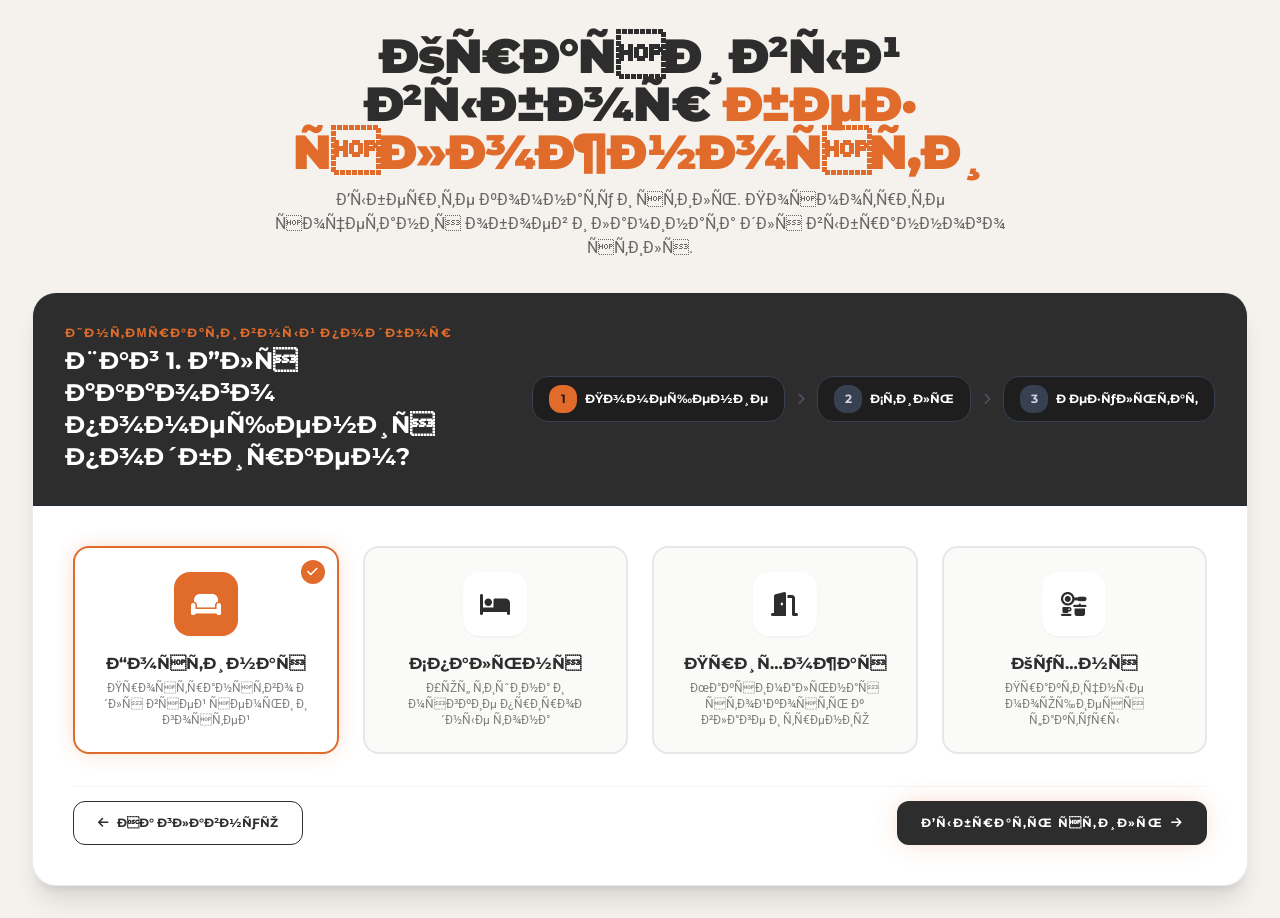
==== commit d034e4d2: "add Yandex Metrika" ====
--- a/constructor.html
+++ b/constructor.html
@@ -1,9 +1,35 @@
 <!DOCTYPE html>
 <html lang="ru" class="scroll-smooth">
 <head>
+    <!-- Yandex.Metrika counter -->
+<script type="text/javascript">
+    (function(m,e,t,r,i,k,a){
+        m[i]=m[i]||function(){(m[i].a=m[i].a||[]).push(arguments)};
+        m[i].l=1*new Date();
+        for (var j = 0; j < document.scripts.length; j++) {if (document.scripts[j].src === r) { return; }}
+        k=e.createElement(t),a=e.getElementsByTagName(t)[0],k.async=1,k.src=r,a.parentNode.insertBefore(k,a)
+    })(window, document,'script','https://mc.yandex.ru/metrika/tag.js?id=114334468', 'ym');
+
+    ym(114334468, 'init', {ssr:true, webvisor:true, clickmap:true, ecommerce:"dataLayer", referrer: document.referrer, url: location.href, accurateTrackBounce:true, trackLinks:true});
+</script>
+<noscript><div><img src="https://mc.yandex.ru/watch/114334468" style="position:absolute; left:-9999px;" alt="" /></div></noscript>
+<!-- /Yandex.Metrika counter -->
+    <!-- Google tag (gtag.js) -->
+    <script async src="https://www.googletagmanager.com/gtag/js?id=G-YHMBLQK0NN"></script>
+    <script>
+      window.dataLayer = window.dataLayer || [];
+      function gtag(){dataLayer.push(arguments);}
+      gtag('js', new Date());
+      gtag('config', 'G-YHMBLQK0NN');
+    </script>
+    
     <meta charset="UTF-8">
     <meta name="viewport" content="width=device-width, initial-scale=1.0">
-    <title>Интерьерный конструктор — ХАУЗ.БЕЛ</title>
+    
+    <!-- SEO ТЕГИ -->
+    <title>Конструктор интерьера: подбор обоев и ламината | ХАУЗ.бел</title>
+    <meta name="description" content="Интерактивный подбор обоев и ламината по стилю и помещению. Выберите гостиную, спальню или кухню и найдите идеальное сочетание материалов.">
+    
     <link rel="stylesheet" href="styles.css">
 </head>
 <body class="interior-page min-h-screen flex flex-col">
@@ -12,7 +38,6 @@
     <main class="py-8 flex-grow max-w-7xl mx-auto w-full px-4 sm:px-6 lg:px-8">
         
         <div class="wizard-intro text-center max-w-3xl mx-auto mb-8">
-
             <h1 class="text-3xl sm:text-5xl font-black text-charcoal tracking-tight leading-tight">
                 Красивый выбор <span class="text-house-orange">без сложности</span>
             </h1>
@@ -122,7 +147,7 @@
                     </div>
 
                     <div class="wizard-actions border-t border-gray-100">
-                        <a href="index.html" class="wizard-back border border-charcoal text-charcoal font-montserrat font-bold text-xs uppercase rounded-xl">
+                        <a href="index.html#top" class="wizard-back border border-charcoal text-charcoal font-montserrat font-bold text-xs uppercase rounded-xl">
                             <i class="fa-solid fa-arrow-left" aria-hidden="true"></i> На главную
                         </a>
                         <button onclick="goToStep(2)" class="wizard-primary font-montserrat font-bold text-xs uppercase tracking-widest px-8 py-4 rounded-xl shadow-glow-orange transition-all flex items-center gap-3">
@@ -243,8 +268,6 @@
 
                                 <h3 class="font-montserrat font-bold text-xl text-charcoal mb-2" id="wpName">Светлые обои с льняной фактурой</h3>
                             </div>
-
-                            
                         </div>
 
                         <div class="lg:col-span-2 flex flex-col items-center justify-center py-4">
@@ -271,8 +294,6 @@
 
                                 <h3 class="font-montserrat font-bold text-xl text-charcoal mb-2" id="lamName">Выбеленный дуб</h3>
                             </div>
-
-                            
                         </div>
 
                     </div>
@@ -291,11 +312,17 @@
                         </div>
                     </div>
 
-                    <div class="result-actions">
-                        <a href="tel:+375293979772" class="contact-link">Уточнить наличие образцов</a>
-                        <button onclick="goToStep(2)" class="border border-charcoal text-charcoal hover:bg-charcoal hover:text-white font-montserrat font-bold text-xs uppercase px-6 py-3 rounded-xl transition-all">
-                            <i class="fa-solid fa-arrow-left mr-2"></i> Попробовать другой стиль
-                        </button>
+                    <div class="result-actions flex flex-wrap gap-4 items-center justify-between">
+                        <a href="index.html#top" class="wizard-back border border-charcoal text-charcoal font-montserrat font-bold text-xs uppercase rounded-xl px-6 py-3 hover:bg-charcoal hover:text-white transition-all inline-flex items-center">
+                            <i class="fa-solid fa-arrow-left mr-2"></i> На главную
+                        </a>
+                        
+                        <div class="flex gap-4">
+                            <a href="tel:+375293979772" class="contact-link">Уточнить наличие образцов</a>
+                            <button onclick="goToStep(2)" class="border border-charcoal text-charcoal hover:bg-charcoal hover:text-white font-montserrat font-bold text-xs uppercase px-6 py-3 rounded-xl transition-all">
+                                <i class="fa-solid fa-arrow-left mr-2"></i> Попробовать другой стиль
+                            </button>
+                        </div>
                     </div>
 
                 </div>
@@ -304,7 +331,7 @@
         </div>
     </main>
 
-        <!-- SCRIPT -->
+    <!-- SCRIPT -->
     <script>
         let selectedState = { roomKey: 'living', roomName: 'Гостиная', styleKey: 'minimal', styleName: 'Светлый минимализм' };
 
@@ -351,7 +378,6 @@
 
             goToStep(3);
         }
-
     </script>
 </body>
-</html>
+</html>
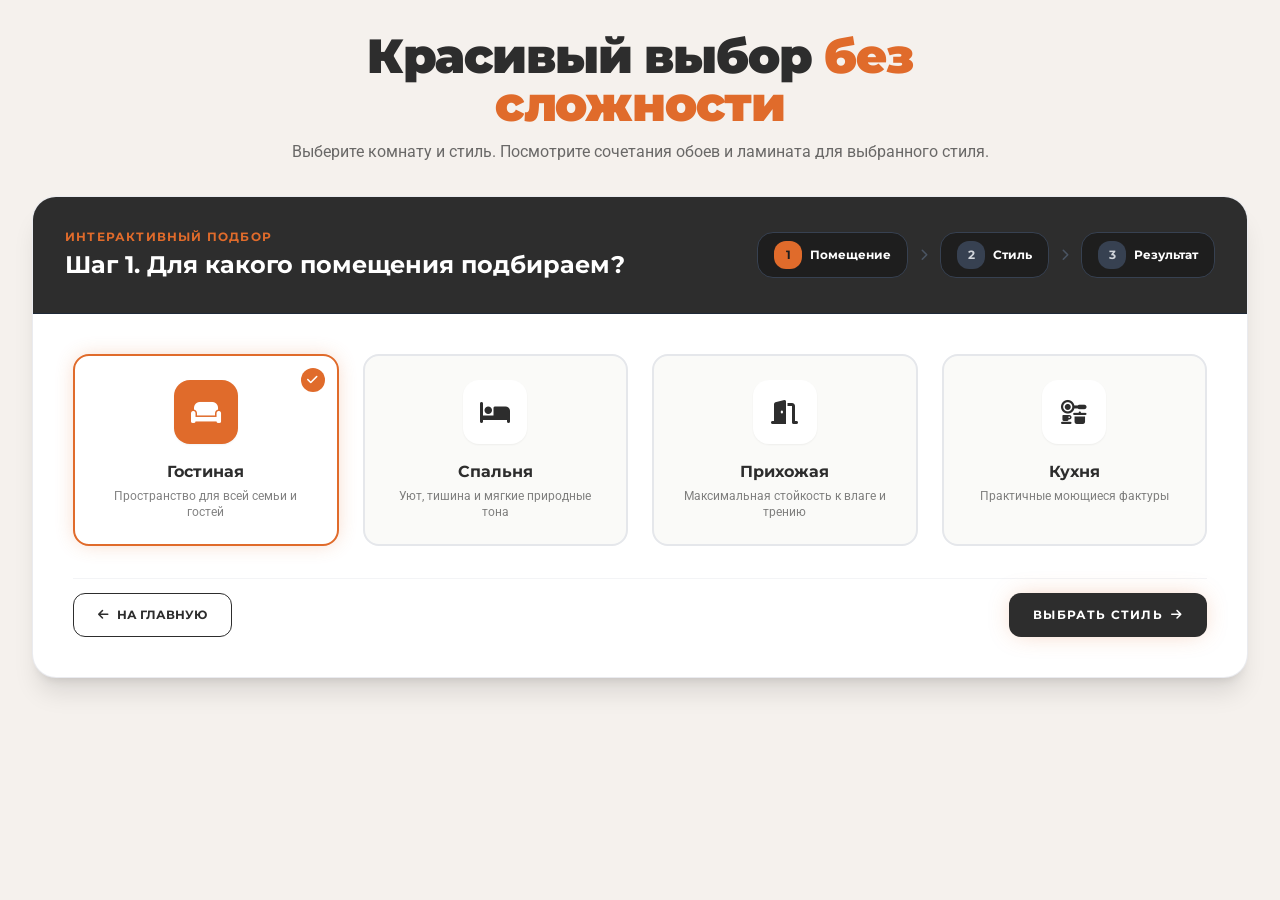
==== commit 954ddf6b: "perf: оптимизация LCP, убраны @import, lazy loading" ====
--- a/constructor.html
+++ b/constructor.html
@@ -1,19 +1,337 @@
 <!DOCTYPE html>
 <html lang="ru" class="scroll-smooth">
 <head>
+    <meta charset="UTF-8">
+    <meta name="viewport" content="width=device-width, initial-scale=1.0">
+
+    <!-- SEO ТЕГИ -->
+    <title>Конструктор интерьера: подбор обоев и ламината | ХАУЗ.бел</title>
+    <meta name="description" content="Интерактивный подбор обоев и ламината по стилю и помещению. Выберите гостиную, спальню или кухню и найдите идеальное сочетание материалов.">
+
+    <!-- ОПТИМИЗАЦИЯ: шрифты и иконки без @import -->
+    <link rel="preconnect" href="https://fonts.googleapis.com">
+    <link rel="preconnect" href="https://fonts.gstatic.com" crossorigin>
+    <link rel="preconnect" href="https://cdnjs.cloudflare.com">
+    <link rel="preconnect" href="https://images.unsplash.com">
+    <link rel="stylesheet" href="https://fonts.googleapis.com/css2?family=Montserrat:wght@400;500;600;700;800;900&family=Roboto:wght@300;400;500;700&family=Inter:wght@400;500;600;700;800&display=swap">
+    <link rel="stylesheet" href="https://cdnjs.cloudflare.com/ajax/libs/font-awesome/6.4.0/css/all.min.css" media="print" onload="this.media='all'">
+
+    <link rel="stylesheet" href="styles.css">
+</head>
+<body class="interior-page min-h-screen flex flex-col">
+
+    <!-- MAIN CONSTRUCTOR SECTION ONLY (БЕЗ ХЕДЕРА И ФУТЕРА) -->
+    <main class="py-8 flex-grow max-w-7xl mx-auto w-full px-4 sm:px-6 lg:px-8">
+
+        <div class="wizard-intro text-center max-w-3xl mx-auto mb-8">
+            <h1 class="text-3xl sm:text-5xl font-black text-charcoal tracking-tight leading-tight">
+                Красивый выбор <span class="text-house-orange">без сложности</span>
+            </h1>
+            <p class="text-charcoal/70 text-sm sm:text-base mt-3 font-roboto">
+                Выберите комнату и стиль. Посмотрите сочетания обоев и ламината для выбранного стиля.
+            </p>
+        </div>
+
+        <div class="bg-white rounded-3xl shadow-xl border border-gray-200/80 overflow-hidden">
+
+            <div class="wizard-header bg-charcoal text-white p-6 sm:p-8 border-b border-gray-800">
+                <div class="flex flex-col md:flex-row md:items-center justify-between gap-6">
+                    <div>
+                        <span class="text-xs font-montserrat font-bold text-house-orange uppercase tracking-widest block mb-1">Интерактивный подбор</span>
+                        <h2 class="text-xl sm:text-2xl font-bold font-montserrat" id="stepMainTitle">Шаг 1. Для какого помещения подбираем?</h2>
+                    </div>
+
+                    <div class="flex items-center gap-3">
+                        <div class="flex items-center gap-2 bg-charcoal-dark px-4 py-2 rounded-2xl border border-gray-700">
+                            <span id="stepNum1" class="w-7 h-7 rounded-xl bg-house-orange text-white font-montserrat font-bold text-xs flex items-center justify-center">1</span>
+                            <span class="text-xs font-montserrat font-bold hidden sm:inline">Помещение</span>
+                        </div>
+                        <i class="fa-solid fa-chevron-right text-gray-600 text-xs"></i>
+                        <div class="flex items-center gap-2 bg-charcoal-dark px-4 py-2 rounded-2xl border border-gray-700">
+                            <span id="stepNum2" class="w-7 h-7 rounded-xl bg-gray-700 text-gray-300 font-montserrat font-bold text-xs flex items-center justify-center">2</span>
+                            <span class="text-xs font-montserrat font-bold hidden sm:inline">Стиль</span>
+                        </div>
+                        <i class="fa-solid fa-chevron-right text-gray-600 text-xs"></i>
+                        <div class="flex items-center gap-2 bg-charcoal-dark px-4 py-2 rounded-2xl border border-gray-700">
+                            <span id="stepNum3" class="w-7 h-7 rounded-xl bg-gray-700 text-gray-300 font-montserrat font-bold text-xs flex items-center justify-center">3</span>
+                            <span class="text-xs font-montserrat font-bold hidden sm:inline">Результат</span>
+                        </div>
+                    </div>
+                </div>
+            </div>
+
+            <div class="wizard-content p-6 sm:p-10">
+
+                <!-- STEP 1 -->
+                <div id="step1" class="tab-content space-y-8">
+                    <div class="grid grid-cols-2 lg:grid-cols-4 gap-4 sm:gap-6">
+
+                        <label class="option-card cursor-pointer">
+                            <input type="radio" name="room" value="living" class="sr-only" checked onchange="selectRoom('living', 'Гостиная')">
+                            <div class="bg-warm-card p-6 rounded-2xl border-2 border-gray-200 hover:border-gray-400 transition-all text-center relative group h-full flex flex-col justify-between items-center">
+                                <div class="check-badge absolute top-3 right-3 w-6 h-6 rounded-full bg-house-orange text-white text-xs flex items-center justify-center opacity-0 scale-75 transition-all">
+                                    <i class="fa-solid fa-check"></i>
+                                </div>
+                                <div class="icon-box w-16 h-16 rounded-2xl bg-white shadow-sm text-charcoal text-2xl flex items-center justify-center mb-4 transition-all">
+                                    <i class="fa-solid fa-couch"></i>
+                                </div>
+                                <div>
+                                    <h3 class="font-montserrat font-bold text-base text-charcoal mb-1">Гостиная</h3>
+                                    <p class="text-xs text-charcoal/60 font-roboto">Пространство для всей семьи и гостей</p>
+                                </div>
+                            </div>
+                        </label>
+
+                        <label class="option-card cursor-pointer">
+                            <input type="radio" name="room" value="bedroom" class="sr-only" onchange="selectRoom('bedroom', 'Спальня')">
+                            <div class="bg-warm-card p-6 rounded-2xl border-2 border-gray-200 hover:border-gray-400 transition-all text-center relative group h-full flex flex-col justify-between items-center">
+                                <div class="check-badge absolute top-3 right-3 w-6 h-6 rounded-full bg-house-orange text-white text-xs flex items-center justify-center opacity-0 scale-75 transition-all">
+                                    <i class="fa-solid fa-check"></i>
+                                </div>
+                                <div class="icon-box w-16 h-16 rounded-2xl bg-white shadow-sm text-charcoal text-2xl flex items-center justify-center mb-4 transition-all">
+                                    <i class="fa-solid fa-bed"></i>
+                                </div>
+                                <div>
+                                    <h3 class="font-montserrat font-bold text-base text-charcoal mb-1">Спальня</h3>
+                                    <p class="text-xs text-charcoal/60 font-roboto">Уют, тишина и мягкие природные тона</p>
+                                </div>
+                            </div>
+                        </label>
+
+                        <label class="option-card cursor-pointer">
+                            <input type="radio" name="room" value="hallway" class="sr-only" onchange="selectRoom('hallway', 'Прихожая')">
+                            <div class="bg-warm-card p-6 rounded-2xl border-2 border-gray-200 hover:border-gray-400 transition-all text-center relative group h-full flex flex-col justify-between items-center">
+                                <div class="check-badge absolute top-3 right-3 w-6 h-6 rounded-full bg-house-orange text-white text-xs flex items-center justify-center opacity-0 scale-75 transition-all">
+                                    <i class="fa-solid fa-check"></i>
+                                </div>
+                                <div class="icon-box w-16 h-16 rounded-2xl bg-white shadow-sm text-charcoal text-2xl flex items-center justify-center mb-4 transition-all">
+                                    <i class="fa-solid fa-door-open"></i>
+                                </div>
+                                <div>
+                                    <h3 class="font-montserrat font-bold text-base text-charcoal mb-1">Прихожая</h3>
+                                    <p class="text-xs text-charcoal/60 font-roboto">Максимальная стойкость к влаге и трению</p>
+                                </div>
+                            </div>
+                        </label>
+
+                        <label class="option-card cursor-pointer">
+                            <input type="radio" name="room" value="kitchen" class="sr-only" onchange="selectRoom('kitchen', 'Кухня')">
+                            <div class="bg-warm-card p-6 rounded-2xl border-2 border-gray-200 hover:border-gray-400 transition-all text-center relative group h-full flex flex-col justify-between items-center">
+                                <div class="check-badge absolute top-3 right-3 w-6 h-6 rounded-full bg-house-orange text-white text-xs flex items-center justify-center opacity-0 scale-75 transition-all">
+                                    <i class="fa-solid fa-check"></i>
+                                </div>
+                                <div class="icon-box w-16 h-16 rounded-2xl bg-white shadow-sm text-charcoal text-2xl flex items-center justify-center mb-4 transition-all">
+                                    <i class="fa-solid fa-kitchen-set"></i>
+                                </div>
+                                <div>
+                                    <h3 class="font-montserrat font-bold text-base text-charcoal mb-1">Кухня</h3>
+                                    <p class="text-xs text-charcoal/60 font-roboto">Практичные моющиеся фактуры</p>
+                                </div>
+                            </div>
+                        </label>
+
+                    </div>
+
+                    <div class="wizard-actions border-t border-gray-100">
+                        <a href="index.html#top" class="wizard-back border border-charcoal text-charcoal font-montserrat font-bold text-xs uppercase rounded-xl">
+                            <i class="fa-solid fa-arrow-left" aria-hidden="true"></i> На главную
+                        </a>
+                        <button onclick="goToStep(2)" class="wizard-primary font-montserrat font-bold text-xs uppercase tracking-widest px-8 py-4 rounded-xl shadow-glow-orange transition-all flex items-center gap-3">
+                            Выбрать стиль <i class="fa-solid fa-arrow-right"></i>
+                        </button>
+                    </div>
+                </div>
+
+                <!-- STEP 2 -->
+                <div id="step2" class="tab-content hidden">
+                    <div class="grid grid-cols-1 sm:grid-cols-2 lg:grid-cols-4 gap-4 sm:gap-6">
+
+                        <label class="option-card cursor-pointer">
+                            <input type="radio" name="style" value="minimal" class="sr-only" checked onchange="selectStyle('minimal', 'Светлый минимализм')">
+                            <div class="bg-warm-card p-6 rounded-2xl border-2 border-gray-200 hover:border-gray-400 transition-all relative group h-full flex flex-col justify-between">
+                                <div class="check-badge absolute top-3 right-3 w-6 h-6 rounded-full bg-house-orange text-white text-xs flex items-center justify-center opacity-0 scale-75 transition-all z-10">
+                                    <i class="fa-solid fa-check"></i>
+                                </div>
+                                <div class="style-preview w-full rounded-xl overflow-hidden">
+                                    <img src="https://images.unsplash.com/photo-1598928506311-c55ded91a20c?auto=format&fit=crop&w=500&q=80" alt="" width="500" height="333" loading="lazy" decoding="async" onerror="this.hidden = true" class="w-full h-full object-cover group-hover:scale-105 transition-transform duration-500">
+                                </div>
+                                <div>
+                                    <h3 class="font-montserrat font-bold text-base text-charcoal mb-1">Светлый минимализм</h3>
+                                    <p class="text-xs text-charcoal/60 font-roboto">Много света, бежево-серые оттенки, выбеленный дуб</p>
+                                </div>
+                            </div>
+                        </label>
+
+                        <label class="option-card cursor-pointer">
+                            <input type="radio" name="style" value="cozy" class="sr-only" onchange="selectStyle('cozy', 'Теплый уют')">
+                            <div class="bg-warm-card p-6 rounded-2xl border-2 border-gray-200 hover:border-gray-400 transition-all relative group h-full flex flex-col justify-between">
+                                <div class="check-badge absolute top-3 right-3 w-6 h-6 rounded-full bg-house-orange text-white text-xs flex items-center justify-center opacity-0 scale-75 transition-all z-10">
+                                    <i class="fa-solid fa-check"></i>
+                                </div>
+                                <div class="style-preview w-full rounded-xl overflow-hidden">
+                                    <img src="https://images.unsplash.com/photo-1616486338812-3dadae4b4ace?auto=format&fit=crop&w=500&q=80" alt="" width="500" height="333" loading="lazy" decoding="async" onerror="this.hidden = true" class="w-full h-full object-cover group-hover:scale-105 transition-transform duration-500">
+                                </div>
+                                <div>
+                                    <h3 class="font-montserrat font-bold text-base text-charcoal mb-1">Теплый уют</h3>
+                                    <p class="text-xs text-charcoal/60 font-roboto">Натуральное дерево, текстильные фактуры обоев</p>
+                                </div>
+                            </div>
+                        </label>
+
+                        <label class="option-card cursor-pointer">
+                            <input type="radio" name="style" value="loft" class="sr-only" onchange="selectStyle('loft', 'Современный графит')">
+                            <div class="bg-warm-card p-6 rounded-2xl border-2 border-gray-200 hover:border-gray-400 transition-all relative group h-full flex flex-col justify-between">
+                                <div class="check-badge absolute top-3 right-3 w-6 h-6 rounded-full bg-house-orange text-white text-xs flex items-center justify-center opacity-0 scale-75 transition-all z-10">
+                                    <i class="fa-solid fa-check"></i>
+                                </div>
+                                <div class="style-preview w-full rounded-xl overflow-hidden">
+                                    <img src="https://images.unsplash.com/photo-1618221195710-dd6b41faaea6?auto=format&fit=crop&w=1000&q=80" alt="" width="1000" height="667" loading="lazy" decoding="async" onerror="this.hidden = true" class="w-full h-full object-cover group-hover:scale-105 transition-transform duration-500">
+                                </div>
+                                <div>
+                                    <h3 class="font-montserrat font-bold text-base text-charcoal mb-1">Современный графит</h3>
+                                    <p class="text-xs text-charcoal/60 font-roboto">Глубокие темно-серые акценты и выраженная текстура</p>
+                                </div>
+                            </div>
+                        </label>
+
+                        <label class="option-card cursor-pointer">
+                            <input type="radio" name="style" value="eco" class="sr-only" onchange="selectStyle('eco', 'Эко-стиль')">
+                            <div class="bg-warm-card p-6 rounded-2xl border-2 border-gray-200 hover:border-gray-400 transition-all relative group h-full flex flex-col justify-between">
+                                <div class="check-badge absolute top-3 right-3 w-6 h-6 rounded-full bg-house-orange text-white text-xs flex items-center justify-center opacity-0 scale-75 transition-all z-10">
+                                    <i class="fa-solid fa-check"></i>
+                                </div>
+                                <div class="style-preview w-full rounded-xl overflow-hidden">
+                                    <img src="https://images.unsplash.com/photo-1513694203232-719a280e022f?auto=format&fit=crop&w=500&q=80" alt="" width="500" height="333" loading="lazy" decoding="async" onerror="this.hidden = true" class="w-full h-full object-cover group-hover:scale-105 transition-transform duration-500">
+                                </div>
+                                <div>
+                                    <h3 class="font-montserrat font-bold text-base text-charcoal mb-1">Эко-стиль</h3>
+                                    <p class="text-xs text-charcoal/60 font-roboto">Природные растительные орнаменты и дубовая доска</p>
+                                </div>
+                            </div>
+                        </label>
+
+                    </div>
+
+                    <div class="wizard-actions border-t border-gray-100">
+                        <button onclick="goToStep(1)" class="wizard-back border border-charcoal text-charcoal font-montserrat font-bold text-xs uppercase rounded-xl">
+                            <i class="fa-solid fa-arrow-left mr-2"></i> Назад
+                        </button>
+                        <button onclick="generateMatch()" class="wizard-primary font-montserrat font-bold text-xs uppercase tracking-widest px-8 py-4 rounded-xl shadow-glow-orange transition-all flex items-center gap-3">
+                            Показать результат <i class="fa-solid fa-wand-magic-sparkles"></i>
+                        </button>
+                    </div>
+                </div>
+
+                <!-- STEP 3 -->
+                <div id="step3" data-result-style="minimal" class="tab-content hidden space-y-8">
+
+                    <div class="bg-warm-card p-4 rounded-2xl border border-gray-200 flex flex-wrap items-center justify-between gap-4">
+                        <div class="flex items-center gap-4 text-xs font-montserrat font-bold text-charcoal uppercase">
+                            <span><i class="fa-solid fa-house text-house-orange mr-1.5"></i> <span id="resRoomText">Гостиная</span></span>
+                            <span class="text-gray-300">•</span>
+                            <span><i class="fa-solid fa-palette text-house-orange mr-1.5"></i> <span id="resStyleText">Светлый минимализм</span></span>
+                        </div>
+                        <button onclick="goToStep(1)" class="text-xs font-montserrat font-bold text-house-orange hover:underline uppercase">
+                            Изменить параметры
+                        </button>
+                    </div>
+
+                    <p class="text-sm">Иллюстрации оттенков и фактур. Наличие образцов уточняйте в магазине.</p>
+                    <div class="grid lg:grid-cols-12 gap-8 items-stretch">
+
+                        <div class="lg:col-span-5 bg-white rounded-3xl p-6 border-2 border-gray-200 hover:border-house-orange transition-all shadow-soft flex flex-col justify-between">
+                            <div>
+                                <div class="flex justify-between items-center mb-3">
+                                    <span class="bg-charcoal text-white text-[10px] font-montserrat font-bold uppercase px-3 py-1 rounded-full">
+                                        Стены • Обои
+                                    </span>
+                                </div>
+
+                                <figure class="result-sample result-sample-wall">
+                                    <div class="result-texture" aria-hidden="true"></div>
+                                    <figcaption>Пример фактуры</figcaption>
+                                </figure>
+
+                                <h3 class="font-montserrat font-bold text-xl text-charcoal mb-2" id="wpName">Светлые обои с льняной фактурой</h3>
+                            </div>
+                        </div>
+
+                        <div class="lg:col-span-2 flex flex-col items-center justify-center py-4">
+                            <div class="w-14 h-14 rounded-full bg-house-orange text-white text-2xl font-black flex items-center justify-center shadow-glow-orange">
+                                +
+                            </div>
+                            <span class="font-montserrat font-bold text-xs uppercase tracking-wider text-charcoal mt-3 text-center">
+                                Сочетание материалов
+                            </span>
+                        </div>
+
+                        <div class="lg:col-span-5 bg-white rounded-3xl p-6 border-2 border-gray-200 hover:border-house-orange transition-all shadow-soft flex flex-col justify-between">
+                            <div>
+                                <div class="flex justify-between items-center mb-3">
+                                    <span class="bg-charcoal text-white text-[10px] font-montserrat font-bold uppercase px-3 py-1 rounded-full">
+                                        Пол • Ламинат
+                                    </span>
+                                </div>
+
+                                <figure class="result-sample result-sample-floor">
+                                    <div class="result-texture" aria-hidden="true"></div>
+                                    <figcaption>Пример фактуры</figcaption>
+                                </figure>
+
+                                <h3 class="font-montserrat font-bold text-xl text-charcoal mb-2" id="lamName">Выбеленный дуб</h3>
+                            </div>
+                        </div>
+
+                    </div>
+
+                    <div class="bg-charcoal text-white p-6 sm:p-8 rounded-3xl relative overflow-hidden border border-gray-800">
+                        <div class="flex items-start gap-4 relative z-10">
+                            <div class="w-12 h-12 rounded-2xl bg-house-orange text-white text-xl flex items-center justify-center shrink-0 shadow-glow-orange">
+                                <i class="fa-solid fa-lightbulb"></i>
+                            </div>
+                            <div>
+                                <h4 class="font-montserrat font-bold text-base mb-1 text-white">Почему материалы сочетаются?</h4>
+                                <p class="text-xs sm:text-sm text-gray-300 font-roboto leading-relaxed" id="designerNote">
+                                    Светлые обои визуально расширяют комнату, а ламинат с древесной текстурой создает устойчивый тепловой акцент. Освещение подчеркнет объем тиснения обоев.
+                                </p>
+                            </div>
+                        </div>
+                    </div>
+
+                    <div class="result-actions flex flex-wrap gap-4 items-center justify-between">
+                        <a href="index.html#top" class="wizard-back border border-charcoal text-charcoal font-montserrat font-bold text-xs uppercase rounded-xl px-6 py-3 hover:bg-charcoal hover:text-white transition-all inline-flex items-center">
+                            <i class="fa-solid fa-arrow-left mr-2"></i> На главную
+                        </a>
+
+                        <div class="flex gap-4">
+                            <a href="tel:+375293979772" class="contact-link">Уточнить наличие образцов</a>
+                            <button onclick="goToStep(2)" class="border border-charcoal text-charcoal hover:bg-charcoal hover:text-white font-montserrat font-bold text-xs uppercase px-6 py-3 rounded-xl transition-all">
+                                <i class="fa-solid fa-arrow-left mr-2"></i> Попробовать другой стиль
+                            </button>
+                        </div>
+                    </div>
+
+                </div>
+
+            </div>
+        </div>
+    </main>
+
+    <!-- СКРИПТЫ ПЕРЕНЕСЕНЫ ВНИЗ: не блокируют отрисовку страницы -->
     <!-- Yandex.Metrika counter -->
-<script type="text/javascript">
-    (function(m,e,t,r,i,k,a){
-        m[i]=m[i]||function(){(m[i].a=m[i].a||[]).push(arguments)};
-        m[i].l=1*new Date();
-        for (var j = 0; j < document.scripts.length; j++) {if (document.scripts[j].src === r) { return; }}
-        k=e.createElement(t),a=e.getElementsByTagName(t)[0],k.async=1,k.src=r,a.parentNode.insertBefore(k,a)
-    })(window, document,'script','https://mc.yandex.ru/metrika/tag.js?id=114334468', 'ym');
-
-    ym(114334468, 'init', {ssr:true, webvisor:true, clickmap:true, ecommerce:"dataLayer", referrer: document.referrer, url: location.href, accurateTrackBounce:true, trackLinks:true});
-</script>
-<noscript><div><img src="https://mc.yandex.ru/watch/114334468" style="position:absolute; left:-9999px;" alt="" /></div></noscript>
-<!-- /Yandex.Metrika counter -->
+    <script type="text/javascript">
+        (function(m,e,t,r,i,k,a){
+            m[i]=m[i]||function(){(m[i].a=m[i].a||[]).push(arguments)};
+            m[i].l=1*new Date();
+            for (var j = 0; j < document.scripts.length; j++) {if (document.scripts[j].src === r) { return; }}
+            k=e.createElement(t),a=e.getElementsByTagName(t)[0],k.async=1,k.src=r,a.parentNode.insertBefore(k,a)
+        })(window, document,'script','https://mc.yandex.ru/metrika/tag.js?id=114334468', 'ym');
+
+        ym(114334468, 'init', {ssr:true, webvisor:true, clickmap:true, ecommerce:"dataLayer", referrer: document.referrer, url: location.href, accurateTrackBounce:true, trackLinks:true});
+    </script>
+    <noscript><div><img src="https://mc.yandex.ru/watch/114334468" style="position:absolute; left:-9999px;" alt="" /></div></noscript>
+    <!-- /Yandex.Metrika counter -->
+
     <!-- Google tag (gtag.js) -->
     <script async src="https://www.googletagmanager.com/gtag/js?id=G-YHMBLQK0NN"></script>
     <script>
@@ -22,314 +340,6 @@
       gtag('js', new Date());
       gtag('config', 'G-YHMBLQK0NN');
     </script>
-    
-    <meta charset="UTF-8">
-    <meta name="viewport" content="width=device-width, initial-scale=1.0">
-    
-    <!-- SEO ТЕГИ -->
-    <title>Конструктор интерьера: подбор обоев и ламината | ХАУЗ.бел</title>
-    <meta name="description" content="Интерактивный подбор обоев и ламината по стилю и помещению. Выберите гостиную, спальню или кухню и найдите идеальное сочетание материалов.">
-    
-    <link rel="stylesheet" href="styles.css">
-</head>
-<body class="interior-page min-h-screen flex flex-col">
-
-    <!-- MAIN CONSTRUCTOR SECTION ONLY (БЕЗ ХЕДЕРА И ФУТЕРА) -->
-    <main class="py-8 flex-grow max-w-7xl mx-auto w-full px-4 sm:px-6 lg:px-8">
-        
-        <div class="wizard-intro text-center max-w-3xl mx-auto mb-8">
-            <h1 class="text-3xl sm:text-5xl font-black text-charcoal tracking-tight leading-tight">
-                Красивый выбор <span class="text-house-orange">без сложности</span>
-            </h1>
-            <p class="text-charcoal/70 text-sm sm:text-base mt-3 font-roboto">
-                Выберите комнату и стиль. Посмотрите сочетания обоев и ламината для выбранного стиля.
-            </p>
-        </div>
-
-        <div class="bg-white rounded-3xl shadow-xl border border-gray-200/80 overflow-hidden">
-            
-            <div class="wizard-header bg-charcoal text-white p-6 sm:p-8 border-b border-gray-800">
-                <div class="flex flex-col md:flex-row md:items-center justify-between gap-6">
-                    <div>
-                        <span class="text-xs font-montserrat font-bold text-house-orange uppercase tracking-widest block mb-1">Интерактивный подбор</span>
-                        <h2 class="text-xl sm:text-2xl font-bold font-montserrat" id="stepMainTitle">Шаг 1. Для какого помещения подбираем?</h2>
-                    </div>
-
-                    <div class="flex items-center gap-3">
-                        <div class="flex items-center gap-2 bg-charcoal-dark px-4 py-2 rounded-2xl border border-gray-700">
-                            <span id="stepNum1" class="w-7 h-7 rounded-xl bg-house-orange text-white font-montserrat font-bold text-xs flex items-center justify-center">1</span>
-                            <span class="text-xs font-montserrat font-bold hidden sm:inline">Помещение</span>
-                        </div>
-                        <i class="fa-solid fa-chevron-right text-gray-600 text-xs"></i>
-                        <div class="flex items-center gap-2 bg-charcoal-dark px-4 py-2 rounded-2xl border border-gray-700">
-                            <span id="stepNum2" class="w-7 h-7 rounded-xl bg-gray-700 text-gray-300 font-montserrat font-bold text-xs flex items-center justify-center">2</span>
-                            <span class="text-xs font-montserrat font-bold hidden sm:inline">Стиль</span>
-                        </div>
-                        <i class="fa-solid fa-chevron-right text-gray-600 text-xs"></i>
-                        <div class="flex items-center gap-2 bg-charcoal-dark px-4 py-2 rounded-2xl border border-gray-700">
-                            <span id="stepNum3" class="w-7 h-7 rounded-xl bg-gray-700 text-gray-300 font-montserrat font-bold text-xs flex items-center justify-center">3</span>
-                            <span class="text-xs font-montserrat font-bold hidden sm:inline">Результат</span>
-                        </div>
-                    </div>
-                </div>
-            </div>
-
-            <div class="wizard-content p-6 sm:p-10">
-                
-                <!-- STEP 1 -->
-                <div id="step1" class="tab-content space-y-8">
-                    <div class="grid grid-cols-2 lg:grid-cols-4 gap-4 sm:gap-6">
-                        
-                        <label class="option-card cursor-pointer">
-                            <input type="radio" name="room" value="living" class="sr-only" checked onchange="selectRoom('living', 'Гостиная')">
-                            <div class="bg-warm-card p-6 rounded-2xl border-2 border-gray-200 hover:border-gray-400 transition-all text-center relative group h-full flex flex-col justify-between items-center">
-                                <div class="check-badge absolute top-3 right-3 w-6 h-6 rounded-full bg-house-orange text-white text-xs flex items-center justify-center opacity-0 scale-75 transition-all">
-                                    <i class="fa-solid fa-check"></i>
-                                </div>
-                                <div class="icon-box w-16 h-16 rounded-2xl bg-white shadow-sm text-charcoal text-2xl flex items-center justify-center mb-4 transition-all">
-                                    <i class="fa-solid fa-couch"></i>
-                                </div>
-                                <div>
-                                    <h3 class="font-montserrat font-bold text-base text-charcoal mb-1">Гостиная</h3>
-                                    <p class="text-xs text-charcoal/60 font-roboto">Пространство для всей семьи и гостей</p>
-                                </div>
-                            </div>
-                        </label>
-
-                        <label class="option-card cursor-pointer">
-                            <input type="radio" name="room" value="bedroom" class="sr-only" onchange="selectRoom('bedroom', 'Спальня')">
-                            <div class="bg-warm-card p-6 rounded-2xl border-2 border-gray-200 hover:border-gray-400 transition-all text-center relative group h-full flex flex-col justify-between items-center">
-                                <div class="check-badge absolute top-3 right-3 w-6 h-6 rounded-full bg-house-orange text-white text-xs flex items-center justify-center opacity-0 scale-75 transition-all">
-                                    <i class="fa-solid fa-check"></i>
-                                </div>
-                                <div class="icon-box w-16 h-16 rounded-2xl bg-white shadow-sm text-charcoal text-2xl flex items-center justify-center mb-4 transition-all">
-                                    <i class="fa-solid fa-bed"></i>
-                                </div>
-                                <div>
-                                    <h3 class="font-montserrat font-bold text-base text-charcoal mb-1">Спальня</h3>
-                                    <p class="text-xs text-charcoal/60 font-roboto">Уют, тишина и мягкие природные тона</p>
-                                </div>
-                            </div>
-                        </label>
-
-                        <label class="option-card cursor-pointer">
-                            <input type="radio" name="room" value="hallway" class="sr-only" onchange="selectRoom('hallway', 'Прихожая')">
-                            <div class="bg-warm-card p-6 rounded-2xl border-2 border-gray-200 hover:border-gray-400 transition-all text-center relative group h-full flex flex-col justify-between items-center">
-                                <div class="check-badge absolute top-3 right-3 w-6 h-6 rounded-full bg-house-orange text-white text-xs flex items-center justify-center opacity-0 scale-75 transition-all">
-                                    <i class="fa-solid fa-check"></i>
-                                </div>
-                                <div class="icon-box w-16 h-16 rounded-2xl bg-white shadow-sm text-charcoal text-2xl flex items-center justify-center mb-4 transition-all">
-                                    <i class="fa-solid fa-door-open"></i>
-                                </div>
-                                <div>
-                                    <h3 class="font-montserrat font-bold text-base text-charcoal mb-1">Прихожая</h3>
-                                    <p class="text-xs text-charcoal/60 font-roboto">Максимальная стойкость к влаге и трению</p>
-                                </div>
-                            </div>
-                        </label>
-
-                        <label class="option-card cursor-pointer">
-                            <input type="radio" name="room" value="kitchen" class="sr-only" onchange="selectRoom('kitchen', 'Кухня')">
-                            <div class="bg-warm-card p-6 rounded-2xl border-2 border-gray-200 hover:border-gray-400 transition-all text-center relative group h-full flex flex-col justify-between items-center">
-                                <div class="check-badge absolute top-3 right-3 w-6 h-6 rounded-full bg-house-orange text-white text-xs flex items-center justify-center opacity-0 scale-75 transition-all">
-                                    <i class="fa-solid fa-check"></i>
-                                </div>
-                                <div class="icon-box w-16 h-16 rounded-2xl bg-white shadow-sm text-charcoal text-2xl flex items-center justify-center mb-4 transition-all">
-                                    <i class="fa-solid fa-kitchen-set"></i>
-                                </div>
-                                <div>
-                                    <h3 class="font-montserrat font-bold text-base text-charcoal mb-1">Кухня</h3>
-                                    <p class="text-xs text-charcoal/60 font-roboto">Практичные моющиеся фактуры</p>
-                                </div>
-                            </div>
-                        </label>
-
-                    </div>
-
-                    <div class="wizard-actions border-t border-gray-100">
-                        <a href="index.html#top" class="wizard-back border border-charcoal text-charcoal font-montserrat font-bold text-xs uppercase rounded-xl">
-                            <i class="fa-solid fa-arrow-left" aria-hidden="true"></i> На главную
-                        </a>
-                        <button onclick="goToStep(2)" class="wizard-primary font-montserrat font-bold text-xs uppercase tracking-widest px-8 py-4 rounded-xl shadow-glow-orange transition-all flex items-center gap-3">
-                            Выбрать стиль <i class="fa-solid fa-arrow-right"></i>
-                        </button>
-                    </div>
-                </div>
-
-                <!-- STEP 2 -->
-                <div id="step2" class="tab-content hidden">
-                    <div class="grid grid-cols-1 sm:grid-cols-2 lg:grid-cols-4 gap-4 sm:gap-6">
-                        
-                        <label class="option-card cursor-pointer">
-                            <input type="radio" name="style" value="minimal" class="sr-only" checked onchange="selectStyle('minimal', 'Светлый минимализм')">
-                            <div class="bg-warm-card p-6 rounded-2xl border-2 border-gray-200 hover:border-gray-400 transition-all relative group h-full flex flex-col justify-between">
-                                <div class="check-badge absolute top-3 right-3 w-6 h-6 rounded-full bg-house-orange text-white text-xs flex items-center justify-center opacity-0 scale-75 transition-all z-10">
-                                    <i class="fa-solid fa-check"></i>
-                                </div>
-                                <div class="style-preview w-full rounded-xl overflow-hidden">
-                                    <img src="https://images.unsplash.com/photo-1598928506311-c55ded91a20c?auto=format&fit=crop&w=500&q=80" alt="" onerror="this.hidden = true" class="w-full h-full object-cover group-hover:scale-105 transition-transform duration-500">
-                                </div>
-                                <div>
-                                    <h3 class="font-montserrat font-bold text-base text-charcoal mb-1">Светлый минимализм</h3>
-                                    <p class="text-xs text-charcoal/60 font-roboto">Много света, бежево-серые оттенки, выбеленный дуб</p>
-                                </div>
-                            </div>
-                        </label>
-
-                        <label class="option-card cursor-pointer">
-                            <input type="radio" name="style" value="cozy" class="sr-only" onchange="selectStyle('cozy', 'Теплый уют')">
-                            <div class="bg-warm-card p-6 rounded-2xl border-2 border-gray-200 hover:border-gray-400 transition-all relative group h-full flex flex-col justify-between">
-                                <div class="check-badge absolute top-3 right-3 w-6 h-6 rounded-full bg-house-orange text-white text-xs flex items-center justify-center opacity-0 scale-75 transition-all z-10">
-                                    <i class="fa-solid fa-check"></i>
-                                </div>
-                                <div class="style-preview w-full rounded-xl overflow-hidden">
-                                    <img src="https://images.unsplash.com/photo-1616486338812-3dadae4b4ace?auto=format&fit=crop&w=500&q=80" alt="" onerror="this.hidden = true" class="w-full h-full object-cover group-hover:scale-105 transition-transform duration-500">
-                                </div>
-                                <div>
-                                    <h3 class="font-montserrat font-bold text-base text-charcoal mb-1">Теплый уют</h3>
-                                    <p class="text-xs text-charcoal/60 font-roboto">Натуральное дерево, текстильные фактуры обоев</p>
-                                </div>
-                            </div>
-                        </label>
-
-                        <label class="option-card cursor-pointer">
-                            <input type="radio" name="style" value="loft" class="sr-only" onchange="selectStyle('loft', 'Современный графит')">
-                            <div class="bg-warm-card p-6 rounded-2xl border-2 border-gray-200 hover:border-gray-400 transition-all relative group h-full flex flex-col justify-between">
-                                <div class="check-badge absolute top-3 right-3 w-6 h-6 rounded-full bg-house-orange text-white text-xs flex items-center justify-center opacity-0 scale-75 transition-all z-10">
-                                    <i class="fa-solid fa-check"></i>
-                                </div>
-                                <div class="style-preview w-full rounded-xl overflow-hidden">
-                                    <img src="https://images.unsplash.com/photo-1618221195710-dd6b41faaea6?auto=format&fit=crop&w=1000&q=80" alt="" onerror="this.hidden = true" class="w-full h-full object-cover group-hover:scale-105 transition-transform duration-500">
-                                </div>
-                                <div>
-                                    <h3 class="font-montserrat font-bold text-base text-charcoal mb-1">Современный графит</h3>
-                                    <p class="text-xs text-charcoal/60 font-roboto">Глубокие темно-серые акценты и выраженная текстура</p>
-                                </div>
-                            </div>
-                        </label>
-
-                        <label class="option-card cursor-pointer">
-                            <input type="radio" name="style" value="eco" class="sr-only" onchange="selectStyle('eco', 'Эко-стиль')">
-                            <div class="bg-warm-card p-6 rounded-2xl border-2 border-gray-200 hover:border-gray-400 transition-all relative group h-full flex flex-col justify-between">
-                                <div class="check-badge absolute top-3 right-3 w-6 h-6 rounded-full bg-house-orange text-white text-xs flex items-center justify-center opacity-0 scale-75 transition-all z-10">
-                                    <i class="fa-solid fa-check"></i>
-                                </div>
-                                <div class="style-preview w-full rounded-xl overflow-hidden">
-                                    <img src="https://images.unsplash.com/photo-1513694203232-719a280e022f?auto=format&fit=crop&w=500&q=80" alt="" onerror="this.hidden = true" class="w-full h-full object-cover group-hover:scale-105 transition-transform duration-500">
-                                </div>
-                                <div>
-                                    <h3 class="font-montserrat font-bold text-base text-charcoal mb-1">Эко-стиль</h3>
-                                    <p class="text-xs text-charcoal/60 font-roboto">Природные растительные орнаменты и дубовая доска</p>
-                                </div>
-                            </div>
-                        </label>
-
-                    </div>
-
-                    <div class="wizard-actions border-t border-gray-100">
-                        <button onclick="goToStep(1)" class="wizard-back border border-charcoal text-charcoal font-montserrat font-bold text-xs uppercase rounded-xl">
-                            <i class="fa-solid fa-arrow-left mr-2"></i> Назад
-                        </button>
-                        <button onclick="generateMatch()" class="wizard-primary font-montserrat font-bold text-xs uppercase tracking-widest px-8 py-4 rounded-xl shadow-glow-orange transition-all flex items-center gap-3">
-                            Показать результат <i class="fa-solid fa-wand-magic-sparkles"></i>
-                        </button>
-                    </div>
-                </div>
-
-                <!-- STEP 3 -->
-                <div id="step3" data-result-style="minimal" class="tab-content hidden space-y-8">
-                    
-                    <div class="bg-warm-card p-4 rounded-2xl border border-gray-200 flex flex-wrap items-center justify-between gap-4">
-                        <div class="flex items-center gap-4 text-xs font-montserrat font-bold text-charcoal uppercase">
-                            <span><i class="fa-solid fa-house text-house-orange mr-1.5"></i> <span id="resRoomText">Гостиная</span></span>
-                            <span class="text-gray-300">•</span>
-                            <span><i class="fa-solid fa-palette text-house-orange mr-1.5"></i> <span id="resStyleText">Светлый минимализм</span></span>
-                        </div>
-                        <button onclick="goToStep(1)" class="text-xs font-montserrat font-bold text-house-orange hover:underline uppercase">
-                            Изменить параметры
-                        </button>
-                    </div>
-
-                    <p class="text-sm">Иллюстрации оттенков и фактур. Наличие образцов уточняйте в магазине.</p>
-                    <div class="grid lg:grid-cols-12 gap-8 items-stretch">
-                        
-                        <div class="lg:col-span-5 bg-white rounded-3xl p-6 border-2 border-gray-200 hover:border-house-orange transition-all shadow-soft flex flex-col justify-between">
-                            <div>
-                                <div class="flex justify-between items-center mb-3">
-                                    <span class="bg-charcoal text-white text-[10px] font-montserrat font-bold uppercase px-3 py-1 rounded-full">
-                                        Стены • Обои
-                                    </span>
-                                </div>
-
-                                <figure class="result-sample result-sample-wall">
-                                    <div class="result-texture" aria-hidden="true"></div>
-                                    <figcaption>Пример фактуры</figcaption>
-                                </figure>
-
-                                <h3 class="font-montserrat font-bold text-xl text-charcoal mb-2" id="wpName">Светлые обои с льняной фактурой</h3>
-                            </div>
-                        </div>
-
-                        <div class="lg:col-span-2 flex flex-col items-center justify-center py-4">
-                            <div class="w-14 h-14 rounded-full bg-house-orange text-white text-2xl font-black flex items-center justify-center shadow-glow-orange">
-                                +
-                            </div>
-                            <span class="font-montserrat font-bold text-xs uppercase tracking-wider text-charcoal mt-3 text-center">
-                                Сочетание материалов
-                            </span>
-                        </div>
-
-                        <div class="lg:col-span-5 bg-white rounded-3xl p-6 border-2 border-gray-200 hover:border-house-orange transition-all shadow-soft flex flex-col justify-between">
-                            <div>
-                                <div class="flex justify-between items-center mb-3">
-                                    <span class="bg-charcoal text-white text-[10px] font-montserrat font-bold uppercase px-3 py-1 rounded-full">
-                                        Пол • Ламинат
-                                    </span>
-                                </div>
-
-                                <figure class="result-sample result-sample-floor">
-                                    <div class="result-texture" aria-hidden="true"></div>
-                                    <figcaption>Пример фактуры</figcaption>
-                                </figure>
-
-                                <h3 class="font-montserrat font-bold text-xl text-charcoal mb-2" id="lamName">Выбеленный дуб</h3>
-                            </div>
-                        </div>
-
-                    </div>
-
-                    <div class="bg-charcoal text-white p-6 sm:p-8 rounded-3xl relative overflow-hidden border border-gray-800">
-                        <div class="flex items-start gap-4 relative z-10">
-                            <div class="w-12 h-12 rounded-2xl bg-house-orange text-white text-xl flex items-center justify-center shrink-0 shadow-glow-orange">
-                                <i class="fa-solid fa-lightbulb"></i>
-                            </div>
-                            <div>
-                                <h4 class="font-montserrat font-bold text-base mb-1 text-white">Почему материалы сочетаются?</h4>
-                                <p class="text-xs sm:text-sm text-gray-300 font-roboto leading-relaxed" id="designerNote">
-                                    Светлые обои визуально расширяют комнату, а ламинат с древесной текстурой создает устойчивый тепловой акцент. Освещение подчеркнет объем тиснения обоев.
-                                </p>
-                            </div>
-                        </div>
-                    </div>
-
-                    <div class="result-actions flex flex-wrap gap-4 items-center justify-between">
-                        <a href="index.html#top" class="wizard-back border border-charcoal text-charcoal font-montserrat font-bold text-xs uppercase rounded-xl px-6 py-3 hover:bg-charcoal hover:text-white transition-all inline-flex items-center">
-                            <i class="fa-solid fa-arrow-left mr-2"></i> На главную
-                        </a>
-                        
-                        <div class="flex gap-4">
-                            <a href="tel:+375293979772" class="contact-link">Уточнить наличие образцов</a>
-                            <button onclick="goToStep(2)" class="border border-charcoal text-charcoal hover:bg-charcoal hover:text-white font-montserrat font-bold text-xs uppercase px-6 py-3 rounded-xl transition-all">
-                                <i class="fa-solid fa-arrow-left mr-2"></i> Попробовать другой стиль
-                            </button>
-                        </div>
-                    </div>
-
-                </div>
-
-            </div>
-        </div>
-    </main>
 
     <!-- SCRIPT -->
     <script>
--- a/styles.css
+++ b/styles.css
@@ -1,7 +1,3 @@
-@import url("https://fonts.googleapis.com/css2?family=Montserrat:wght@400;500;600;700;800;900&family=Roboto:wght@300;400;500;700&display=swap");
-@import url("https://cdnjs.cloudflare.com/ajax/libs/font-awesome/6.4.0/css/all.min.css");
-@import url("https://fonts.googleapis.com/css2?family=Inter:wght@400;500;600;700;800&display=swap");
-
 :root {
     --brand-orange: #E06B2B;
     --brand-ink: #1E1E1E;
@@ -124,20 +120,15 @@
   --tw-contain-layout:  ;
   --tw-contain-paint:  ;
   --tw-contain-style:  ;
-}/*
-! tailwindcss v3.4.19 | MIT License | https://tailwindcss.com
-*//*
-1. Prevent padding and border from affecting element width. (https://github.com/mozdevs/cssremedy/issues/4)
-2. Allow adding a border to an element by just adding a border-width. (https://github.com/tailwindcss/tailwindcss/pull/116)
-*/
+}
 
 :where(html:not(.exterior-page)) *,
 :where(html:not(.exterior-page)) ::before,
 :where(html:not(.exterior-page)) ::after {
-  box-sizing: border-box; /* 1 */
-  border-width: 0; /* 2 */
-  border-style: solid; /* 2 */
-  border-color: #e5e7eb; /* 2 */
+  box-sizing: border-box;
+  border-width: 0;
+  border-style: solid;
+  border-color: #e5e7eb;
 }
 
 :where(html:not(.exterior-page)) ::before,
@@ -145,60 +136,31 @@
   --tw-content: '';
 }
 
-/*
-1. Use a consistent sensible line-height in all browsers.
-2. Prevent adjustments of font size after orientation changes in iOS.
-3. Use a more readable tab size.
-4. Use the user's configured `sans` font-family by default.
-5. Use the user's configured `sans` font-feature-settings by default.
-6. Use the user's configured `sans` font-variation-settings by default.
-7. Disable tap highlights on iOS
-*/
-
 :where(html:not(.exterior-page)) {
-  line-height: 1.5; /* 1 */
-  -webkit-text-size-adjust: 100%; /* 2 */
-  -moz-tab-size: 4; /* 3 */
-  tab-size: 4; /* 3 */
-  font-family: ui-sans-serif, system-ui, sans-serif, "Apple Color Emoji", "Segoe UI Emoji", "Segoe UI Symbol", "Noto Color Emoji"; /* 4 */
-  font-feature-settings: normal; /* 5 */
-  font-variation-settings: normal; /* 6 */
-  -webkit-tap-highlight-color: transparent; /* 7 */
-}
-
-/*
-1. Remove the margin in all browsers.
-2. Inherit line-height from `html` so users can set them as a class directly on the `html` element.
-*/
+  line-height: 1.5;
+  -webkit-text-size-adjust: 100%;
+  -moz-tab-size: 4;
+  tab-size: 4;
+  font-family: ui-sans-serif, system-ui, sans-serif, "Apple Color Emoji", "Segoe UI Emoji", "Segoe UI Symbol", "Noto Color Emoji";
+  font-feature-settings: normal;
+  font-variation-settings: normal;
+  -webkit-tap-highlight-color: transparent;
+}
 
 :where(html:not(.exterior-page)) body {
-  margin: 0; /* 1 */
-  line-height: inherit; /* 2 */
-}
-
-/*
-1. Add the correct height in Firefox.
-2. Correct the inheritance of border color in Firefox. (https://bugzilla.mozilla.org/show_bug.cgi?id=190655)
-3. Ensure horizontal rules are visible by default.
-*/
+  margin: 0;
+  line-height: inherit;
+}
 
 :where(html:not(.exterior-page)) hr {
-  height: 0; /* 1 */
-  color: inherit; /* 2 */
-  border-top-width: 1px; /* 3 */
-}
-
-/*
-Add the correct text decoration in Chrome, Edge, and Safari.
-*/
+  height: 0;
+  color: inherit;
+  border-top-width: 1px;
+}
 
 :where(html:not(.exterior-page)) abbr:where([title]) {
   text-decoration: underline dotted;
 }
-
-/*
-Remove the default font size and weight for headings.
-*/
 
 :where(html:not(.exterior-page)) h1,
 :where(html:not(.exterior-page)) h2,
@@ -210,52 +172,29 @@
   font-weight: inherit;
 }
 
-/*
-Reset links to optimize for opt-in styling instead of opt-out.
-*/
-
 :where(html:not(.exterior-page)) a {
   color: inherit;
   text-decoration: inherit;
 }
 
-/*
-Add the correct font weight in Edge and Safari.
-*/
-
 :where(html:not(.exterior-page)) b,
 :where(html:not(.exterior-page)) strong {
   font-weight: bolder;
 }
-
-/*
-1. Use the user's configured `mono` font-family by default.
-2. Use the user's configured `mono` font-feature-settings by default.
-3. Use the user's configured `mono` font-variation-settings by default.
-4. Correct the odd `em` font sizing in all browsers.
-*/
 
 :where(html:not(.exterior-page)) code,
 :where(html:not(.exterior-page)) kbd,
 :where(html:not(.exterior-page)) samp,
 :where(html:not(.exterior-page)) pre {
-  font-family: ui-monospace, SFMono-Regular, Menlo, Monaco, Consolas, "Liberation Mono", "Courier New", monospace; /* 1 */
-  font-feature-settings: normal; /* 2 */
-  font-variation-settings: normal; /* 3 */
-  font-size: 1em; /* 4 */
-}
-
-/*
-Add the correct font size in all browsers.
-*/
+  font-family: ui-monospace, SFMono-Regular, Menlo, Monaco, Consolas, "Liberation Mono", "Courier New", monospace;
+  font-feature-settings: normal;
+  font-variation-settings: normal;
+  font-size: 1em;
+}
 
 :where(html:not(.exterior-page)) small {
   font-size: 80%;
 }
-
-/*
-Prevent `sub` and `sup` elements from affecting the line height in all browsers.
-*/
 
 :where(html:not(.exterior-page)) sub,
 :where(html:not(.exterior-page)) sup {
@@ -273,136 +212,77 @@
   top: -0.5em;
 }
 
-/*
-1. Remove text indentation from table contents in Chrome and Safari. (https://bugs.chromium.org/p/chromium/issues/detail?id=999088, https://bugs.webkit.org/show_bug.cgi?id=201297)
-2. Correct table border color inheritance in all Chrome and Safari. (https://bugs.chromium.org/p/chromium/issues/detail?id=935729, https://bugs.webkit.org/show_bug.cgi?id=195016)
-3. Remove gaps between table borders by default.
-*/
-
 :where(html:not(.exterior-page)) table {
-  text-indent: 0; /* 1 */
-  border-color: inherit; /* 2 */
-  border-collapse: collapse; /* 3 */
-}
-
-/*
-1. Change the font styles in all browsers.
-2. Remove the margin in Firefox and Safari.
-3. Remove default padding in all browsers.
-*/
+  text-indent: 0;
+  border-color: inherit;
+  border-collapse: collapse;
+}
 
 :where(html:not(.exterior-page)) button,
 :where(html:not(.exterior-page)) input,
 :where(html:not(.exterior-page)) optgroup,
 :where(html:not(.exterior-page)) select,
 :where(html:not(.exterior-page)) textarea {
-  font-family: inherit; /* 1 */
-  font-feature-settings: inherit; /* 1 */
-  font-variation-settings: inherit; /* 1 */
-  font-size: 100%; /* 1 */
-  font-weight: inherit; /* 1 */
-  line-height: inherit; /* 1 */
-  letter-spacing: inherit; /* 1 */
-  color: inherit; /* 1 */
-  margin: 0; /* 2 */
-  padding: 0; /* 3 */
-}
-
-/*
-Remove the inheritance of text transform in Edge and Firefox.
-*/
+  font-family: inherit;
+  font-feature-settings: inherit;
+  font-variation-settings: inherit;
+  font-size: 100%;
+  font-weight: inherit;
+  line-height: inherit;
+  letter-spacing: inherit;
+  color: inherit;
+  margin: 0;
+  padding: 0;
+}
 
 :where(html:not(.exterior-page)) button,
 :where(html:not(.exterior-page)) select {
   text-transform: none;
 }
-
-/*
-1. Correct the inability to style clickable types in iOS and Safari.
-2. Remove default button styles.
-*/
 
 :where(html:not(.exterior-page)) button,
 :where(html:not(.exterior-page)) input:where([type='button']),
 :where(html:not(.exterior-page)) input:where([type='reset']),
 :where(html:not(.exterior-page)) input:where([type='submit']) {
-  -webkit-appearance: button; /* 1 */
-  background-color: transparent; /* 2 */
-  background-image: none; /* 2 */
-}
-
-/*
-Use the modern Firefox focus style for all focusable elements.
-*/
+  -webkit-appearance: button;
+  background-color: transparent;
+  background-image: none;
+}
 
 :where(html:not(.exterior-page)) :-moz-focusring {
   outline: auto;
 }
 
-/*
-Remove the additional `:invalid` styles in Firefox. (https://github.com/mozilla/gecko-dev/blob/2f9eacd9d3d995c937b4251a5557d95d494c9be1/layout/style/res/forms.css#L728-L737)
-*/
-
 :where(html:not(.exterior-page)) :-moz-ui-invalid {
   box-shadow: none;
 }
 
-/*
-Add the correct vertical alignment in Chrome and Firefox.
-*/
-
 :where(html:not(.exterior-page)) progress {
   vertical-align: baseline;
 }
-
-/*
-Correct the cursor style of increment and decrement buttons in Safari.
-*/
 
 :where(html:not(.exterior-page)) ::-webkit-inner-spin-button,
 :where(html:not(.exterior-page)) ::-webkit-outer-spin-button {
   height: auto;
 }
 
-/*
-1. Correct the odd appearance in Chrome and Safari.
-2. Correct the outline style in Safari.
-*/
-
 :where(html:not(.exterior-page)) [type='search'] {
-  -webkit-appearance: textfield; /* 1 */
-  outline-offset: -2px; /* 2 */
-}
-
-/*
-Remove the inner padding in Chrome and Safari on macOS.
-*/
+  -webkit-appearance: textfield;
+  outline-offset: -2px;
+}
 
 :where(html:not(.exterior-page)) ::-webkit-search-decoration {
   -webkit-appearance: none;
 }
 
-/*
-1. Correct the inability to style clickable types in iOS and Safari.
-2. Change font properties to `inherit` in Safari.
-*/
-
 :where(html:not(.exterior-page)) ::-webkit-file-upload-button {
-  -webkit-appearance: button; /* 1 */
-  font: inherit; /* 2 */
-}
-
-/*
-Add the correct display in Chrome and Safari.
-*/
+  -webkit-appearance: button;
+  font: inherit;
+}
 
 :where(html:not(.exterior-page)) summary {
   display: list-item;
 }
-
-/*
-Removes the default spacing and border for appropriate elements.
-*/
 
 :where(html:not(.exterior-page)) blockquote,
 :where(html:not(.exterior-page)) dl,
@@ -437,53 +317,28 @@
   padding: 0;
 }
 
-/*
-Reset default styling for dialogs.
-*/
 :where(html:not(.exterior-page)) dialog {
   padding: 0;
 }
 
-/*
-Prevent resizing textareas horizontally by default.
-*/
-
 :where(html:not(.exterior-page)) textarea {
   resize: vertical;
 }
 
-/*
-1. Reset the default placeholder opacity in Firefox. (https://github.com/tailwindlabs/tailwindcss/issues/3300)
-2. Set the default placeholder color to the user's configured gray 400 color.
-*/
-
 :where(html:not(.exterior-page)) input::placeholder,
 :where(html:not(.exterior-page)) textarea::placeholder {
-  opacity: 1; /* 1 */
-  color: #9ca3af; /* 2 */
-}
-
-/*
-Set the default cursor for buttons.
-*/
+  opacity: 1;
+  color: #9ca3af;
+}
 
 :where(html:not(.exterior-page)) button,
 :where(html:not(.exterior-page)) [role="button"] {
   cursor: pointer;
 }
 
-/*
-Make sure disabled buttons don't get the pointer cursor.
-*/
 :where(html:not(.exterior-page)) :disabled {
   cursor: default;
 }
-
-/*
-1. Make replaced elements `display: block` by default. (https://github.com/mozdevs/cssremedy/issues/14)
-2. Add `vertical-align: middle` to align replaced elements more sensibly by default. (https://github.com/jensimmons/cssremedy/issues/14#issuecomment-634934210)
-   This can trigger a poorly considered lint error in some tools but is included by design.
-*/
 
 :where(html:not(.exterior-page)) img,
 :where(html:not(.exterior-page)) svg,
@@ -493,13 +348,9 @@
 :where(html:not(.exterior-page)) iframe,
 :where(html:not(.exterior-page)) embed,
 :where(html:not(.exterior-page)) object {
-  display: block; /* 1 */
-  vertical-align: middle; /* 2 */
-}
-
-/*
-Constrain images and videos to the parent width and preserve their intrinsic aspect ratio. (https://github.com/mozdevs/cssremedy/issues/14)
-*/
+  display: block;
+  vertical-align: middle;
+}
 
 :where(html:not(.exterior-page)) img,
 :where(html:not(.exterior-page)) video {
@@ -507,10 +358,10 @@
   height: auto;
 }
 
-/* Make elements with the HTML hidden attribute stay hidden by default */
 :where(html:not(.exterior-page)) [hidden]:where(:not([hidden="until-found"])) {
   display: none;
 }
+
 .sr-only {
   position: absolute;
   width: 1px;
@@ -522,267 +373,97 @@
   white-space: nowrap;
   border-width: 0;
 }
-.absolute {
-  position: absolute;
-}
-.relative {
-  position: relative;
-}
-.sticky {
-  position: sticky;
-}
-.inset-0 {
-  inset: 0px;
-}
-.bottom-5 {
-  bottom: 1.25rem;
-}
-.left-4 {
-  left: 1rem;
-}
-.left-6 {
-  left: 1.5rem;
-}
-.right-3 {
-  right: 0.75rem;
-}
-.right-6 {
-  right: 1.5rem;
-}
-.top-0 {
-  top: 0px;
-}
-.top-3 {
-  top: 0.75rem;
-}
-.top-4 {
-  top: 1rem;
-}
-.z-10 {
-  z-index: 10;
-}
-.z-50 {
-  z-index: 50;
-}
-.mx-auto {
-  margin-left: auto;
-  margin-right: auto;
-}
-.mb-1 {
-  margin-bottom: 0.25rem;
-}
-.mb-12 {
-  margin-bottom: 3rem;
-}
-.mb-2 {
-  margin-bottom: 0.5rem;
-}
-.mb-3 {
-  margin-bottom: 0.75rem;
-}
-.mb-4 {
-  margin-bottom: 1rem;
-}
-.mb-8 {
-  margin-bottom: 2rem;
-}
-.mr-1\.5 {
-  margin-right: 0.375rem;
-}
-.mr-2 {
-  margin-right: 0.5rem;
-}
-.mt-0\.5 {
-  margin-top: 0.125rem;
-}
-.mt-1 {
-  margin-top: 0.25rem;
-}
-.mt-16 {
-  margin-top: 4rem;
-}
-.mt-2 {
-  margin-top: 0.5rem;
-}
-.mt-3 {
-  margin-top: 0.75rem;
-}
-.mt-auto {
-  margin-top: auto;
-}
-.block {
-  display: block;
-}
-.flex {
-  display: flex;
-}
-.inline-flex {
-  display: inline-flex;
-}
-.grid {
-  display: grid;
-}
-.hidden {
-  display: none;
-}
-.h-12 {
-  height: 3rem;
-}
-.h-14 {
-  height: 3.5rem;
-}
-.h-16 {
-  height: 4rem;
-}
-.h-2\.5 {
-  height: 0.625rem;
-}
-.h-20 {
-  height: 5rem;
-}
-.h-32 {
-  height: 8rem;
-}
-.h-6 {
-  height: 1.5rem;
-}
-.h-60 {
-  height: 15rem;
-}
-.h-64 {
-  height: 16rem;
-}
-.h-7 {
-  height: 1.75rem;
-}
-.h-8 {
-  height: 2rem;
-}
-.h-full {
-  height: 100%;
-}
-.min-h-screen {
-  min-height: 100vh;
-}
-.w-12 {
-  width: 3rem;
-}
-.w-14 {
-  width: 3.5rem;
-}
-.w-16 {
-  width: 4rem;
-}
-.w-2\.5 {
-  width: 0.625rem;
-}
-.w-6 {
-  width: 1.5rem;
-}
-.w-7 {
-  width: 1.75rem;
-}
-.w-8 {
-  width: 2rem;
-}
-.w-full {
-  width: 100%;
-}
-.max-w-2xl {
-  max-width: 42rem;
-}
-.max-w-3xl {
-  max-width: 48rem;
-}
-.max-w-4xl {
-  max-width: 56rem;
-}
-.max-w-6xl {
-  max-width: 72rem;
-}
-.max-w-7xl {
-  max-width: 80rem;
-}
-.shrink-0 {
-  flex-shrink: 0;
-}
-.flex-grow {
-  flex-grow: 1;
-}
+.absolute { position: absolute; }
+.relative { position: relative; }
+.sticky { position: sticky; }
+.inset-0 { inset: 0px; }
+.bottom-5 { bottom: 1.25rem; }
+.left-4 { left: 1rem; }
+.left-6 { left: 1.5rem; }
+.right-3 { right: 0.75rem; }
+.right-6 { right: 1.5rem; }
+.top-0 { top: 0px; }
+.top-3 { top: 0.75rem; }
+.top-4 { top: 1rem; }
+.z-10 { z-index: 10; }
+.z-50 { z-index: 50; }
+.mx-auto { margin-left: auto; margin-right: auto; }
+.mb-1 { margin-bottom: 0.25rem; }
+.mb-12 { margin-bottom: 3rem; }
+.mb-2 { margin-bottom: 0.5rem; }
+.mb-3 { margin-bottom: 0.75rem; }
+.mb-4 { margin-bottom: 1rem; }
+.mb-8 { margin-bottom: 2rem; }
+.mr-1\.5 { margin-right: 0.375rem; }
+.mr-2 { margin-right: 0.5rem; }
+.mt-0\.5 { margin-top: 0.125rem; }
+.mt-1 { margin-top: 0.25rem; }
+.mt-16 { margin-top: 4rem; }
+.mt-2 { margin-top: 0.5rem; }
+.mt-3 { margin-top: 0.75rem; }
+.mt-auto { margin-top: auto; }
+.block { display: block; }
+.flex { display: flex; }
+.inline-flex { display: inline-flex; }
+.grid { display: grid; }
+.hidden { display: none; }
+.h-12 { height: 3rem; }
+.h-14 { height: 3.5rem; }
+.h-16 { height: 4rem; }
+.h-2\.5 { height: 0.625rem; }
+.h-20 { height: 5rem; }
+.h-32 { height: 8rem; }
+.h-60 { height: 15rem; }
+.h-64 { height: 16rem; }
+.h-6 { height: 1.5rem; }
+.h-7 { height: 1.75rem; }
+.h-8 { height: 2rem; }
+.h-full { height: 100%; }
+.min-h-screen { min-height: 100vh; }
+.w-12 { width: 3rem; }
+.w-14 { width: 3.5rem; }
+.w-16 { width: 4rem; }
+.w-2\.5 { width: 0.625rem; }
+.w-6 { width: 1.5rem; }
+.w-7 { width: 1.75rem; }
+.w-8 { width: 2rem; }
+.w-full { width: 100%; }
+.max-w-2xl { max-width: 42rem; }
+.max-w-3xl { max-width: 48rem; }
+.max-w-4xl { max-width: 56rem; }
+.max-w-6xl { max-width: 72rem; }
+.max-w-7xl { max-width: 80rem; }
+.shrink-0 { flex-shrink: 0; }
+.flex-grow { flex-grow: 1; }
 .scale-75 {
   --tw-scale-x: .75;
   --tw-scale-y: .75;
   transform: translate(var(--tw-translate-x), var(--tw-translate-y)) rotate(var(--tw-rotate)) skewX(var(--tw-skew-x)) skewY(var(--tw-skew-y)) scaleX(var(--tw-scale-x)) scaleY(var(--tw-scale-y));
 }
 @keyframes pulse {
-
-  50% {
-    opacity: .5;
-  }
-}
-.animate-pulse {
-  animation: pulse 2s cubic-bezier(0.4, 0, 0.6, 1) infinite;
-}
-.cursor-pointer {
-  cursor: pointer;
-}
-.cursor-zoom-in {
-  cursor: zoom-in;
-}
-.grid-cols-1 {
-  grid-template-columns: repeat(1, minmax(0, 1fr));
-}
-.grid-cols-2 {
-  grid-template-columns: repeat(2, minmax(0, 1fr));
-}
-.flex-col {
-  flex-direction: column;
-}
-.flex-wrap {
-  flex-wrap: wrap;
-}
-.items-start {
-  align-items: flex-start;
-}
-.items-center {
-  align-items: center;
-}
-.items-stretch {
-  align-items: stretch;
-}
-.justify-start {
-  justify-content: flex-start;
-}
-.justify-end {
-  justify-content: flex-end;
-}
-.justify-center {
-  justify-content: center;
-}
-.justify-between {
-  justify-content: space-between;
-}
-.gap-2 {
-  gap: 0.5rem;
-}
-.gap-2\.5 {
-  gap: 0.625rem;
-}
-.gap-3 {
-  gap: 0.75rem;
-}
-.gap-3\.5 {
-  gap: 0.875rem;
-}
-.gap-4 {
-  gap: 1rem;
-}
-.gap-6 {
-  gap: 1.5rem;
-}
-.gap-8 {
-  gap: 2rem;
-}
+  50% { opacity: .5; }
+}
+.animate-pulse { animation: pulse 2s cubic-bezier(0.4, 0, 0.6, 1) infinite; }
+.cursor-pointer { cursor: pointer; }
+.cursor-zoom-in { cursor: zoom-in; }
+.grid-cols-1 { grid-template-columns: repeat(1, minmax(0, 1fr)); }
+.grid-cols-2 { grid-template-columns: repeat(2, minmax(0, 1fr)); }
+.flex-col { flex-direction: column; }
+.flex-wrap { flex-wrap: wrap; }
+.items-start { align-items: flex-start; }
+.items-center { align-items: center; }
+.items-stretch { align-items: stretch; }
+.justify-start { justify-content: flex-start; }
+.justify-end { justify-content: flex-end; }
+.justify-center { justify-content: center; }
+.justify-between { justify-content: space-between; }
+.gap-2 { gap: 0.5rem; }
+.gap-2\.5 { gap: 0.625rem; }
+.gap-3 { gap: 0.75rem; }
+.gap-3\.5 { gap: 0.875rem; }
+.gap-4 { gap: 1rem; }
+.gap-6 { gap: 1.5rem; }
+.gap-8 { gap: 2rem; }
 .space-y-3 > :not([hidden]) ~ :not([hidden]) {
   --tw-space-y-reverse: 0;
   margin-top: calc(0.75rem * calc(1 - var(--tw-space-y-reverse)));
@@ -798,329 +479,98 @@
   margin-top: calc(2rem * calc(1 - var(--tw-space-y-reverse)));
   margin-bottom: calc(2rem * var(--tw-space-y-reverse));
 }
-.overflow-hidden {
-  overflow: hidden;
-}
-.scroll-smooth {
-  scroll-behavior: smooth;
-}
-.rounded-2xl {
-  border-radius: 1rem;
-}
-.rounded-3xl {
-  border-radius: 1.5rem;
-}
-.rounded-full {
-  border-radius: 9999px;
-}
-.rounded-lg {
-  border-radius: 0.5rem;
-}
-.rounded-xl {
-  border-radius: 0.75rem;
-}
-.border {
-  border-width: 1px;
-}
-.border-2 {
-  border-width: 2px;
-}
-.border-b {
-  border-bottom-width: 1px;
-}
-.border-t {
-  border-top-width: 1px;
-}
-.border-t-4 {
-  border-top-width: 4px;
-}
-.border-charcoal {
-  --tw-border-opacity: 1;
-  border-color: rgb(45 45 45 / var(--tw-border-opacity, 1));
-}
-.border-gray-100 {
-  --tw-border-opacity: 1;
-  border-color: rgb(243 244 246 / var(--tw-border-opacity, 1));
-}
-.border-gray-200 {
-  --tw-border-opacity: 1;
-  border-color: rgb(229 231 235 / var(--tw-border-opacity, 1));
-}
-.border-gray-200\/80 {
-  border-color: rgb(229 231 235 / 0.8);
-}
-.border-gray-700 {
-  --tw-border-opacity: 1;
-  border-color: rgb(55 65 81 / var(--tw-border-opacity, 1));
-}
-.border-gray-800 {
-  --tw-border-opacity: 1;
-  border-color: rgb(31 41 55 / var(--tw-border-opacity, 1));
-}
-.border-gray-800\/80 {
-  border-color: rgb(31 41 55 / 0.8);
-}
-.border-house-orange {
-  --tw-border-opacity: 1;
-  border-color: var(--brand-orange);
-}
-.bg-charcoal {
-  --tw-bg-opacity: 1;
-  background-color: rgb(45 45 45 / var(--tw-bg-opacity, 1));
-}
-.bg-charcoal-dark {
-  --tw-bg-opacity: 1;
-  background-color: rgb(30 30 30 / var(--tw-bg-opacity, 1));
-}
-.bg-gray-100 {
-  --tw-bg-opacity: 1;
-  background-color: rgb(243 244 246 / var(--tw-bg-opacity, 1));
-}
-.bg-gray-200 {
-  --tw-bg-opacity: 1;
-  background-color: rgb(229 231 235 / var(--tw-bg-opacity, 1));
-}
-.bg-gray-700 {
-  --tw-bg-opacity: 1;
-  background-color: rgb(55 65 81 / var(--tw-bg-opacity, 1));
-}
-.bg-gray-900 {
-  --tw-bg-opacity: 1;
-  background-color: rgb(17 24 39 / var(--tw-bg-opacity, 1));
-}
-.bg-green-600 {
-  --tw-bg-opacity: 1;
-  background-color: rgb(22 163 74 / var(--tw-bg-opacity, 1));
-}
-.bg-house-orange {
-  --tw-bg-opacity: 1;
-  background-color: var(--brand-orange);
-}
-.bg-orange-100 {
-  --tw-bg-opacity: 1;
-  background-color: rgb(255 237 213 / var(--tw-bg-opacity, 1));
-}
-.bg-warm-card {
-  --tw-bg-opacity: 1;
-  background-color: rgb(250 250 248 / var(--tw-bg-opacity, 1));
-}
-.bg-warm-light {
-  --tw-bg-opacity: 1;
-  background-color: rgb(245 241 237 / var(--tw-bg-opacity, 1));
-}
-.bg-white {
-  --tw-bg-opacity: 1;
-  background-color: rgb(255 255 255 / var(--tw-bg-opacity, 1));
-}
-.bg-gradient-to-t {
-  background-image: linear-gradient(to top, var(--tw-gradient-stops));
-}
-.from-charcoal {
-  --tw-gradient-from: #2D2D2D var(--tw-gradient-from-position);
-  --tw-gradient-to: rgb(45 45 45 / 0) var(--tw-gradient-to-position);
-  --tw-gradient-stops: var(--tw-gradient-from), var(--tw-gradient-to);
-}
-.via-charcoal\/30 {
-  --tw-gradient-to: rgb(45 45 45 / 0)  var(--tw-gradient-to-position);
-  --tw-gradient-stops: var(--tw-gradient-from), rgb(45 45 45 / 0.3) var(--tw-gradient-via-position), var(--tw-gradient-to);
-}
-.to-transparent {
-  --tw-gradient-to: transparent var(--tw-gradient-to-position);
-}
-.object-cover {
-  object-fit: cover;
-}
-.p-4 {
-  padding: 1rem;
-}
-.p-6 {
-  padding: 1.5rem;
-}
-.px-3 {
-  padding-left: 0.75rem;
-  padding-right: 0.75rem;
-}
-.px-3\.5 {
-  padding-left: 0.875rem;
-  padding-right: 0.875rem;
-}
-.px-4 {
-  padding-left: 1rem;
-  padding-right: 1rem;
-}
-.px-6 {
-  padding-left: 1.5rem;
-  padding-right: 1.5rem;
-}
-.px-8 {
-  padding-left: 2rem;
-  padding-right: 2rem;
-}
-.py-1 {
-  padding-top: 0.25rem;
-  padding-bottom: 0.25rem;
-}
-.py-1\.5 {
-  padding-top: 0.375rem;
-  padding-bottom: 0.375rem;
-}
-.py-10 {
-  padding-top: 2.5rem;
-  padding-bottom: 2.5rem;
-}
-.py-2 {
-  padding-top: 0.5rem;
-  padding-bottom: 0.5rem;
-}
-.py-3 {
-  padding-top: 0.75rem;
-  padding-bottom: 0.75rem;
-}
-.py-4 {
-  padding-top: 1rem;
-  padding-bottom: 1rem;
-}
-.py-8 {
-  padding-top: 2rem;
-  padding-bottom: 2rem;
-}
-.pt-0 {
-  padding-top: 0px;
-}
-.pt-2 {
-  padding-top: 0.5rem;
-}
-.pt-4 {
-  padding-top: 1rem;
-}
-.text-center {
-  text-align: center;
-}
-.font-montserrat {
-  font-family: Montserrat, sans-serif;
-}
-.font-roboto {
-  font-family: Roboto, sans-serif;
-}
-.text-2xl {
-  font-size: 1.5rem;
-  line-height: 2rem;
-}
-.text-3xl {
-  font-size: 1.875rem;
-  line-height: 2.25rem;
-}
-.text-4xl {
-  font-size: 2.25rem;
-  line-height: 2.5rem;
-}
-.text-\[10px\] {
-  font-size: 10px;
-}
-.text-\[11px\] {
-  font-size: 11px;
-}
-.text-\[9px\] {
-  font-size: 9px;
-}
-.text-base {
-  font-size: 1rem;
-  line-height: 1.5rem;
-}
-.text-sm {
-  font-size: 0.875rem;
-  line-height: 1.25rem;
-}
-.text-xl {
-  font-size: 1.25rem;
-  line-height: 1.75rem;
-}
-.text-xs {
-  font-size: 0.75rem;
-  line-height: 1rem;
-}
-.font-black {
-  font-weight: 900;
-}
-.font-bold {
-  font-weight: 700;
-}
-.font-extrabold {
-  font-weight: 800;
-}
-.font-medium {
-  font-weight: 500;
-}
-.font-normal {
-  font-weight: 400;
-}
-.uppercase {
-  text-transform: uppercase;
-}
-.leading-none {
-  line-height: 1;
-}
-.leading-relaxed {
-  line-height: 1.625;
-}
-.leading-tight {
-  line-height: 1.25;
-}
-.tracking-\[0\.22em\] {
-  letter-spacing: 0.22em;
-}
-.tracking-tight {
-  letter-spacing: -0.025em;
-}
-.tracking-wider {
-  letter-spacing: 0.05em;
-}
-.tracking-widest {
-  letter-spacing: 0.1em;
-}
-.text-charcoal {
-  --tw-text-opacity: 1;
-  color: rgb(45 45 45 / var(--tw-text-opacity, 1));
-}
-.text-charcoal\/60 {
-  color: rgb(45 45 45 / 0.6);
-}
-.text-charcoal\/70 {
-  color: rgb(45 45 45 / 0.7);
-}
-.text-charcoal\/75 {
-  color: rgb(45 45 45 / 0.75);
-}
-.text-gray-200 {
-  --tw-text-opacity: 1;
-  color: rgb(229 231 235 / var(--tw-text-opacity, 1));
-}
-.text-gray-300 {
-  --tw-text-opacity: 1;
-  color: rgb(209 213 219 / var(--tw-text-opacity, 1));
-}
-.text-gray-400 {
-  --tw-text-opacity: 1;
-  color: rgb(156 163 175 / var(--tw-text-opacity, 1));
-}
-.text-gray-600 {
-  --tw-text-opacity: 1;
-  color: rgb(75 85 99 / var(--tw-text-opacity, 1));
-}
-.text-house-orange {
-  --tw-text-opacity: 1;
-  color: var(--brand-orange);
-}
-.text-white {
-  --tw-text-opacity: 1;
-  color: rgb(255 255 255 / var(--tw-text-opacity, 1));
-}
-.opacity-0 {
-  opacity: 0;
-}
-.opacity-90 {
-  opacity: 0.9;
-}
+.overflow-hidden { overflow: hidden; }
+.scroll-smooth { scroll-behavior: smooth; }
+.rounded-2xl { border-radius: 1rem; }
+.rounded-3xl { border-radius: 1.5rem; }
+.rounded-full { border-radius: 9999px; }
+.rounded-lg { border-radius: 0.5rem; }
+.rounded-xl { border-radius: 0.75rem; }
+.border { border-width: 1px; }
+.border-2 { border-width: 2px; }
+.border-b { border-bottom-width: 1px; }
+.border-t { border-top-width: 1px; }
+.border-t-4 { border-top-width: 4px; }
+.border-charcoal { --tw-border-opacity: 1; border-color: rgb(45 45 45 / var(--tw-border-opacity, 1)); }
+.border-gray-100 { --tw-border-opacity: 1; border-color: rgb(243 244 246 / var(--tw-border-opacity, 1)); }
+.border-gray-200 { --tw-border-opacity: 1; border-color: rgb(229 231 235 / var(--tw-border-opacity, 1)); }
+.border-gray-200\/80 { border-color: rgb(229 231 235 / 0.8); }
+.border-gray-700 { --tw-border-opacity: 1; border-color: rgb(55 65 81 / var(--tw-border-opacity, 1)); }
+.border-gray-800 { --tw-border-opacity: 1; border-color: rgb(31 41 55 / var(--tw-border-opacity, 1)); }
+.border-gray-800\/80 { border-color: rgb(31 41 55 / 0.8); }
+.border-house-orange { --tw-border-opacity: 1; border-color: var(--brand-orange); }
+.bg-charcoal { --tw-bg-opacity: 1; background-color: rgb(45 45 45 / var(--tw-bg-opacity, 1)); }
+.bg-charcoal-dark { --tw-bg-opacity: 1; background-color: rgb(30 30 30 / var(--tw-bg-opacity, 1)); }
+.bg-gray-100 { --tw-bg-opacity: 1; background-color: rgb(243 244 246 / var(--tw-bg-opacity, 1)); }
+.bg-gray-200 { --tw-bg-opacity: 1; background-color: rgb(229 231 235 / var(--tw-bg-opacity, 1)); }
+.bg-gray-700 { --tw-bg-opacity: 1; background-color: rgb(55 65 81 / var(--tw-bg-opacity, 1)); }
+.bg-gray-900 { --tw-bg-opacity: 1; background-color: rgb(17 24 39 / var(--tw-bg-opacity, 1)); }
+.bg-green-600 { --tw-bg-opacity: 1; background-color: rgb(22 163 74 / var(--tw-bg-opacity, 1)); }
+.bg-house-orange { --tw-bg-opacity: 1; background-color: var(--brand-orange); }
+.bg-orange-100 { --tw-bg-opacity: 1; background-color: rgb(255 237 213 / var(--tw-bg-opacity, 1)); }
+.bg-warm-card { --tw-bg-opacity: 1; background-color: rgb(250 250 248 / var(--tw-bg-opacity, 1)); }
+.bg-warm-light { --tw-bg-opacity: 1; background-color: rgb(245 241 237 / var(--tw-bg-opacity, 1)); }
+.bg-white { --tw-bg-opacity: 1; background-color: rgb(255 255 255 / var(--tw-bg-opacity, 1)); }
+.bg-gradient-to-t { background-image: linear-gradient(to top, var(--tw-gradient-stops)); }
+.from-charcoal { --tw-gradient-from: #2D2D2D var(--tw-gradient-from-position); --tw-gradient-to: rgb(45 45 45 / 0) var(--tw-gradient-to-position); --tw-gradient-stops: var(--tw-gradient-from), var(--tw-gradient-to); }
+.via-charcoal\/30 { --tw-gradient-to: rgb(45 45 45 / 0)  var(--tw-gradient-to-position); --tw-gradient-stops: var(--tw-gradient-from), rgb(45 45 45 / 0.3) var(--tw-gradient-via-position), var(--tw-gradient-to); }
+.to-transparent { --tw-gradient-to: transparent var(--tw-gradient-to-position); }
+.object-cover { object-fit: cover; }
+.p-4 { padding: 1rem; }
+.p-6 { padding: 1.5rem; }
+.px-3 { padding-left: 0.75rem; padding-right: 0.75rem; }
+.px-3\.5 { padding-left: 0.875rem; padding-right: 0.875rem; }
+.px-4 { padding-left: 1rem; padding-right: 1rem; }
+.px-6 { padding-left: 1.5rem; padding-right: 1.5rem; }
+.px-8 { padding-left: 2rem; padding-right: 2rem; }
+.py-1 { padding-top: 0.25rem; padding-bottom: 0.25rem; }
+.py-1\.5 { padding-top: 0.375rem; padding-bottom: 0.375rem; }
+.py-10 { padding-top: 2.5rem; padding-bottom: 2.5rem; }
+.py-2 { padding-top: 0.5rem; padding-bottom: 0.5rem; }
+.py-3 { padding-top: 0.75rem; padding-bottom: 0.75rem; }
+.py-4 { padding-top: 1rem; padding-bottom: 1rem; }
+.py-8 { padding-top: 2rem; padding-bottom: 2rem; }
+.pt-0 { padding-top: 0px; }
+.pt-2 { padding-top: 0.5rem; }
+.pt-4 { padding-top: 1rem; }
+.text-center { text-align: center; }
+.font-montserrat { font-family: Montserrat, sans-serif; }
+.font-roboto { font-family: Roboto, sans-serif; }
+.text-2xl { font-size: 1.5rem; line-height: 2rem; }
+.text-3xl { font-size: 1.875rem; line-height: 2.25rem; }
+.text-4xl { font-size: 2.25rem; line-height: 2.5rem; }
+.text-\[10px\] { font-size: 10px; }
+.text-\[11px\] { font-size: 11px; }
+.text-\[9px\] { font-size: 9px; }
+.text-base { font-size: 1rem; line-height: 1.5rem; }
+.text-sm { font-size: 0.875rem; line-height: 1.25rem; }
+.text-xl { font-size: 1.25rem; line-height: 1.75rem; }
+.text-xs { font-size: 0.75rem; line-height: 1rem; }
+.font-black { font-weight: 900; }
+.font-bold { font-weight: 700; }
+.font-extrabold { font-weight: 800; }
+.font-medium { font-weight: 500; }
+.font-normal { font-weight: 400; }
+.uppercase { text-transform: uppercase; }
+.leading-none { line-height: 1; }
+.leading-relaxed { line-height: 1.625; }
+.leading-tight { line-height: 1.25; }
+.tracking-\[0\.22em\] { letter-spacing: 0.22em; }
+.tracking-tight { letter-spacing: -0.025em; }
+.tracking-wider { letter-spacing: 0.05em; }
+.tracking-widest { letter-spacing: 0.1em; }
+.text-charcoal { --tw-text-opacity: 1; color: rgb(45 45 45 / var(--tw-text-opacity, 1)); }
+.text-charcoal\/60 { color: rgb(45 45 45 / 0.6); }
+.text-charcoal\/70 { color: rgb(45 45 45 / 0.7); }
+.text-charcoal\/75 { color: rgb(45 45 45 / 0.75); }
+.text-gray-200 { --tw-text-opacity: 1; color: rgb(229 231 235 / var(--tw-text-opacity, 1)); }
+.text-gray-300 { --tw-text-opacity: 1; color: rgb(209 213 219 / var(--tw-text-opacity, 1)); }
+.text-gray-400 { --tw-text-opacity: 1; color: rgb(156 163 175 / var(--tw-text-opacity, 1)); }
+.text-gray-600 { --tw-text-opacity: 1; color: rgb(75 85 99 / var(--tw-text-opacity, 1)); }
+.text-house-orange { --tw-text-opacity: 1; color: var(--brand-orange); }
+.text-white { --tw-text-opacity: 1; color: rgb(255 255 255 / var(--tw-text-opacity, 1)); }
+.opacity-0 { opacity: 0; }
+.opacity-90 { opacity: 0.9; }
 .shadow-glow-orange {
   --tw-shadow: var(--shadow-glow-orange);
   --tw-shadow-colored: var(--shadow-glow-orange);
@@ -1146,69 +596,22 @@
   --tw-shadow-colored: 0 20px 25px -5px var(--tw-shadow-color), 0 8px 10px -6px var(--tw-shadow-color);
   box-shadow: var(--tw-ring-offset-shadow, 0 0 #0000), var(--tw-ring-shadow, 0 0 #0000), var(--tw-shadow);
 }
-.transition-all {
-  transition-property: all;
-  transition-timing-function: cubic-bezier(0.4, 0, 0.2, 1);
-  transition-duration: 150ms;
-}
-.transition-colors {
-  transition-property: color, background-color, border-color, text-decoration-color, fill, stroke;
-  transition-timing-function: cubic-bezier(0.4, 0, 0.2, 1);
-  transition-duration: 150ms;
-}
-.transition-transform {
-  transition-property: transform;
-  transition-timing-function: cubic-bezier(0.4, 0, 0.2, 1);
-  transition-duration: 150ms;
-}
-.duration-300 {
-  transition-duration: 300ms;
-}
-.duration-500 {
-  transition-duration: 500ms;
-}
-.selection\:bg-house-orange *::selection {
-  --tw-bg-opacity: 1;
-  background-color: var(--brand-orange);
-}
-.selection\:text-white *::selection {
-  --tw-text-opacity: 1;
-  color: rgb(255 255 255 / var(--tw-text-opacity, 1));
-}
-.selection\:bg-house-orange::selection {
-  --tw-bg-opacity: 1;
-  background-color: var(--brand-orange);
-}
-.selection\:text-white::selection {
-  --tw-text-opacity: 1;
-  color: rgb(255 255 255 / var(--tw-text-opacity, 1));
-}
-.hover\:border-gray-400:hover {
-  --tw-border-opacity: 1;
-  border-color: rgb(156 163 175 / var(--tw-border-opacity, 1));
-}
-.hover\:border-house-orange:hover {
-  --tw-border-opacity: 1;
-  border-color: var(--brand-orange);
-}
-.hover\:bg-charcoal:hover {
-  --tw-bg-opacity: 1;
-  background-color: rgb(45 45 45 / var(--tw-bg-opacity, 1));
-}
-.hover\:bg-opacity-90:hover {
-  --tw-bg-opacity: 0.9;
-}
-.hover\:text-house-orange:hover {
-  --tw-text-opacity: 1;
-  color: var(--brand-orange);
-}
-.hover\:text-white:hover {
-  --tw-text-opacity: 1;
-  color: rgb(255 255 255 / var(--tw-text-opacity, 1));
-}
-.hover\:underline:hover {
-  text-decoration-line: underline;
-}
+.transition-all { transition-property: all; transition-timing-function: cubic-bezier(0.4, 0, 0.2, 1); transition-duration: 150ms; }
+.transition-colors { transition-property: color, background-color, border-color, text-decoration-color, fill, stroke; transition-timing-function: cubic-bezier(0.4, 0, 0.2, 1); transition-duration: 150ms; }
+.transition-transform { transition-property: transform; transition-timing-function: cubic-bezier(0.4, 0, 0.2, 1); transition-duration: 150ms; }
+.duration-300 { transition-duration: 300ms; }
+.duration-500 { transition-duration: 500ms; }
+.selection\:bg-house-orange *::selection { --tw-bg-opacity: 1; background-color: var(--brand-orange); }
+.selection\:text-white *::selection { --tw-text-opacity: 1; color: rgb(255 255 255 / var(--tw-text-opacity, 1)); }
+.selection\:bg-house-orange::selection { --tw-bg-opacity: 1; background-color: var(--brand-orange); }
+.selection\:text-white::selection { --tw-text-opacity: 1; color: rgb(255 255 255 / var(--tw-text-opacity, 1)); }
+.hover\:border-gray-400:hover { --tw-border-opacity: 1; border-color: rgb(156 163 175 / var(--tw-border-opacity, 1)); }
+.hover\:border-house-orange:hover { --tw-border-opacity: 1; border-color: var(--brand-orange); }
+.hover\:bg-charcoal:hover { --tw-bg-opacity: 1; background-color: rgb(45 45 45 / var(--tw-bg-opacity, 1)); }
+.hover\:bg-opacity-90:hover { --tw-bg-opacity: 0.9; }
+.hover\:text-house-orange:hover { --tw-text-opacity: 1; color: var(--brand-orange); }
+.hover\:text-white:hover { --tw-text-opacity: 1; color: rgb(255 255 255 / var(--tw-text-opacity, 1)); }
+.hover\:underline:hover { text-decoration-line: underline; }
 .hover\:shadow-card-hover:hover {
   --tw-shadow: 0 20px 40px -15px rgba(0, 0, 0, 0.12);
   --tw-shadow-colored: 0 20px 40px -15px var(--tw-shadow-color);
@@ -1223,165 +626,50 @@
   --tw-scale-y: 1.05;
   transform: translate(var(--tw-translate-x), var(--tw-translate-y)) rotate(var(--tw-rotate)) skewX(var(--tw-skew-x)) skewY(var(--tw-skew-y)) scaleX(var(--tw-scale-x)) scaleY(var(--tw-scale-y));
 }
-.group:hover .group-hover\:bg-house-orange {
-  --tw-bg-opacity: 1;
-  background-color: var(--brand-orange);
-}
-.group:hover .group-hover\:opacity-100 {
-  opacity: 1;
-}
+.group:hover .group-hover\:bg-house-orange { --tw-bg-opacity: 1; background-color: var(--brand-orange); }
+.group:hover .group-hover\:opacity-100 { opacity: 1; }
+
 @media (min-width: 640px) {
-
-  .sm\:mb-0 {
-    margin-bottom: 0px;
-  }
-
-  .sm\:mb-16 {
-    margin-bottom: 4rem;
-  }
-
-  .sm\:mt-0 {
-    margin-top: 0px;
-  }
-
-  .sm\:inline {
-    display: inline;
-  }
-
-  .sm\:flex {
-    display: flex;
-  }
-
-  .sm\:h-72 {
-    height: 18rem;
-  }
-
-  .sm\:grid-cols-2 {
-    grid-template-columns: repeat(2, minmax(0, 1fr));
-  }
-
-  .sm\:grid-cols-3 {
-    grid-template-columns: repeat(3, minmax(0, 1fr));
-  }
-
-  .sm\:items-center {
-    align-items: center;
-  }
-
-  .sm\:justify-start {
-    justify-content: flex-start;
-  }
-
-  .sm\:justify-between {
-    justify-content: space-between;
-  }
-
-  .sm\:gap-6 {
-    gap: 1.5rem;
-  }
-
-  .sm\:p-10 {
-    padding: 2.5rem;
-  }
-
-  .sm\:p-8 {
-    padding: 2rem;
-  }
-
-  .sm\:px-6 {
-    padding-left: 1.5rem;
-    padding-right: 1.5rem;
-  }
-
-  .sm\:py-16 {
-    padding-top: 4rem;
-    padding-bottom: 4rem;
-  }
-
-  .sm\:text-2xl {
-    font-size: 1.5rem;
-    line-height: 2rem;
-  }
-
-  .sm\:text-3xl {
-    font-size: 1.875rem;
-    line-height: 2.25rem;
-  }
-
-  .sm\:text-5xl {
-    font-size: 3rem;
-    line-height: 1;
-  }
-
-  .sm\:text-6xl {
-    font-size: 3.75rem;
-    line-height: 1;
-  }
-
-  .sm\:text-base {
-    font-size: 1rem;
-    line-height: 1.5rem;
-  }
-
-  .sm\:text-lg {
-    font-size: 1.125rem;
-    line-height: 1.75rem;
-  }
-
-  .sm\:text-sm {
-    font-size: 0.875rem;
-    line-height: 1.25rem;
-  }
-}
+  .sm\:mb-0 { margin-bottom: 0px; }
+  .sm\:mb-16 { margin-bottom: 4rem; }
+  .sm\:mt-0 { margin-top: 0px; }
+  .sm\:inline { display: inline; }
+  .sm\:flex { display: flex; }
+  .sm\:h-72 { height: 18rem; }
+  .sm\:grid-cols-2 { grid-template-columns: repeat(2, minmax(0, 1fr)); }
+  .sm\:grid-cols-3 { grid-template-columns: repeat(3, minmax(0, 1fr)); }
+  .sm\:items-center { align-items: center; }
+  .sm\:justify-start { justify-content: flex-start; }
+  .sm\:justify-between { justify-content: space-between; }
+  .sm\:gap-6 { gap: 1.5rem; }
+  .sm\:p-10 { padding: 2.5rem; }
+  .sm\:p-8 { padding: 2rem; }
+  .sm\:px-6 { padding-left: 1.5rem; padding-right: 1.5rem; }
+  .sm\:py-16 { padding-top: 4rem; padding-bottom: 4rem; }
+  .sm\:text-2xl { font-size: 1.5rem; line-height: 2rem; }
+  .sm\:text-3xl { font-size: 1.875rem; line-height: 2.25rem; }
+  .sm\:text-5xl { font-size: 3rem; line-height: 1; }
+  .sm\:text-6xl { font-size: 3.75rem; line-height: 1; }
+  .sm\:text-base { font-size: 1rem; line-height: 1.5rem; }
+  .sm\:text-lg { font-size: 1.125rem; line-height: 1.75rem; }
+  .sm\:text-sm { font-size: 0.875rem; line-height: 1.25rem; }
+}
+
 @media (min-width: 768px) {
-
-  .md\:grid-cols-2 {
-    grid-template-columns: repeat(2, minmax(0, 1fr));
-  }
-
-  .md\:flex-row {
-    flex-direction: row;
-  }
-
-  .md\:items-center {
-    align-items: center;
-  }
-}
+  .md\:grid-cols-2 { grid-template-columns: repeat(2, minmax(0, 1fr)); }
+  .md\:flex-row { flex-direction: row; }
+  .md\:items-center { align-items: center; }
+}
+
 @media (min-width: 1024px) {
-
-  .lg\:col-span-2 {
-    grid-column: span 2 / span 2;
-  }
-
-  .lg\:col-span-5 {
-    grid-column: span 5 / span 5;
-  }
-
-  .lg\:flex {
-    display: flex;
-  }
-
-  .lg\:grid-cols-12 {
-    grid-template-columns: repeat(12, minmax(0, 1fr));
-  }
-
-  .lg\:grid-cols-4 {
-    grid-template-columns: repeat(4, minmax(0, 1fr));
-  }
-
-  .lg\:gap-12 {
-    gap: 3rem;
-  }
-
-  .lg\:px-8 {
-    padding-left: 2rem;
-    padding-right: 2rem;
-  }
-
-  .lg\:text-7xl {
-    font-size: 4.5rem;
-    line-height: 1;
-  }
+  .lg\:col-span-2 { grid-column: span 2 / span 2; }
+  .lg\:col-span-5 { grid-column: span 5 / span 5; }
+  .lg\:flex { display: flex; }
+  .lg\:grid-cols-12 { grid-template-columns: repeat(12, minmax(0, 1fr)); }
+  .lg\:grid-cols-4 { grid-template-columns: repeat(4, minmax(0, 1fr)); }
+  .lg\:gap-12 { gap: 3rem; }
+  .lg\:px-8 { padding-left: 2rem; padding-right: 2rem; }
+  .lg\:text-7xl { font-size: 4.5rem; line-height: 1; }
 }
 
 body {
@@ -1393,7 +681,6 @@
     font-family: 'Montserrat', sans-serif;
 }
 
-/* Skewed Roof Bar Logo Animation */
 .brand-roof {
     display: inline-flex;
     align-items: center;
@@ -1419,14 +706,12 @@
     transform: skewX(-15deg) scaleY(1.1);
 }
 
-/* Glassmorphism Details */
 .glass-header {
     background: rgba(45, 45, 45, 0.95);
     backdrop-filter: blur(12px);
     -webkit-backdrop-filter: blur(12px);
 }
 
-/* Card Hover Effects */
 .direction-card {
     transition: all 0.4s cubic-bezier(0.16, 1, 0.3, 1);
 }
@@ -1454,7 +739,7 @@
     --text-muted: #7A7A7A;
     --white: #FFFFFF;
     --border-color: #E5E5E5;
-    --accent: var(--brand-orange); /* Оранжевый */
+    --accent: var(--brand-orange);
     --header-bg: #2A2A2A;
     --shadow: 0 20px 40px rgba(0, 0, 0, 0.08);
 }
@@ -1469,7 +754,6 @@
     min-height: 100vh;
 }
 
-/* --- ШАПКА САЙТА --- */
 .exterior-page .site-header {
     background-color: var(--header-bg);
     color: var(--white);
@@ -1508,7 +792,6 @@
 }
 .exterior-page .header-btn:hover { background-color: var(--brand-orange); }
 
-/* --- БЛОК ЗАГОЛОВКА --- */
 .exterior-page .hero-section {
     text-align: center;
     padding: 60px 20px 40px;
@@ -1525,9 +808,7 @@
     color: var(--text-main);
 }
 
-.exterior-page .hero-title span {
-    color: var(--accent);
-}
+.exterior-page .hero-title span { color: var(--accent); }
 
 .exterior-page .hero-subtitle {
     font-size: 18px;
@@ -1537,7 +818,6 @@
     margin: 0 auto;
 }
 
-/* --- ОСНОВНОЙ КОНТЕНТ (КОНФИГУРАТОР) --- */
 .exterior-page .main-container {
     max-width: 1400px;
     width: 100%;
@@ -1546,14 +826,13 @@
     flex: 1;
 }
 
-.exterior-page .layout { 
+.exterior-page .layout {
     display: grid;
     grid-template-columns: 1fr 420px;
     gap: 24px;
-    align-items: stretch; 
-}
-
-/* Фото */
+    align-items: stretch;
+}
+
 .exterior-page .visualization {
     border-radius: 32px;
     overflow: hidden;
@@ -1564,12 +843,11 @@
 .exterior-page .main-photo {
     width: 100%;
     height: 100%;
-    object-fit: cover; 
+    object-fit: cover;
     display: block;
-    min-height: 500px; 
-}
-
-/* Панель управления */
+    min-height: 500px;
+}
+
 .exterior-page .controls {
     background: var(--white);
     border-radius: 32px;
@@ -1618,19 +896,18 @@
     cursor: pointer;
     transition: all 0.2s;
     width: 100%;
-    margin-top: auto; 
+    margin-top: auto;
     box-shadow: 0 8px 20px rgba(232, 122, 65, 0.3);
 }
 .exterior-page .submit-btn:hover { background-color: var(--brand-orange); transform: translateY(-2px); }
 
-/* Адаптивность */
 @media (max-width: 1024px) {
-    .exterior-page .layout { grid-template-columns: 1fr; }
-    .exterior-page .main-photo { min-height: 350px; }
-    .exterior-page .header-contacts { display: none; }
-    .exterior-page .site-header { padding: 16px 20px; }
-    .exterior-page .hero-title { font-size: 36px; }
-    .exterior-page .hero-subtitle { font-size: 16px; }
+  .exterior-page .layout { grid-template-columns: 1fr; }
+  .exterior-page .main-photo { min-height: 350px; }
+  .exterior-page .header-contacts { display: none; }
+  .exterior-page .site-header { padding: 16px 20px; }
+  .exterior-page .hero-title { font-size: 36px; }
+  .exterior-page .hero-subtitle { font-size: 16px; }
 }
 
 .exterior-page #house { display: block; width: 100%; height: auto; }
@@ -1645,15 +922,12 @@
 .exterior-page [data-color="#D9C5A0"] .color-swatch { background-color: #D9C5A0; }
 .exterior-page [data-color="#F9F9F9"] .color-swatch { background-color: #F9F9F9; }
 
-
 .site-nav {display:flex;flex-wrap:wrap;align-items:center;gap:12px 24px;padding:16px max(20px,5vw);background:#2D2D2D;color:white;font-weight:700}
 .site-nav a {color:inherit;text-decoration:none}
 .site-nav a:first-child {color:var(--brand-orange)}
 .contact-link {display:inline-block;background:var(--brand-orange);color:var(--brand-ink);border-radius:12px;padding:13px 18px;font-weight:700;text-decoration:none}
 a:focus-visible,button:focus-visible {outline:3px solid var(--brand-orange);outline-offset:4px}
 
-
-/* Главная страница */
 .home-main {
   padding-block: clamp(24px, 4vh, 48px);
 }
@@ -1734,8 +1008,6 @@
   }
 }
 
-
-/* Навигация и карточки конструктора интерьера */
 .interior-page .wizard-actions {
   display: flex;
   align-items: stretch;
@@ -1815,7 +1087,6 @@
   }
 }
 
-
 .home-card-link:hover,
 .interior-page .wizard-primary:hover {
   background: #3D3D3D;
@@ -1869,7 +1140,6 @@
   gap: 12px;
 }
 
-
 .interior-page .result-actions .contact-link {
   background: #2d2d2d;
   color: #fff;
@@ -1880,8 +1150,6 @@
   background: #3d3d3d;
 }
 
-
-/* Компактная панель экстерьера */
 .exterior-page .hero-section {
   padding: clamp(16px, 3vh, 30px) 20px clamp(14px, 2.5vh, 24px);
 }
@@ -1954,8 +1222,6 @@
   cursor: pointer;
 }
 
-
-/* Панель выбора цветов */
 .exterior-page .finish-panel {
   gap: 10px;
 }
@@ -2044,7 +1310,6 @@
     place-items: center;
   }
 }
-
 
 .exterior-page .design-variants-btn {
   display: flex;
@@ -2064,4 +1329,4 @@
 
 .exterior-page .design-variants-btn:hover {
   background: #3d3d3d;
-}
+}
